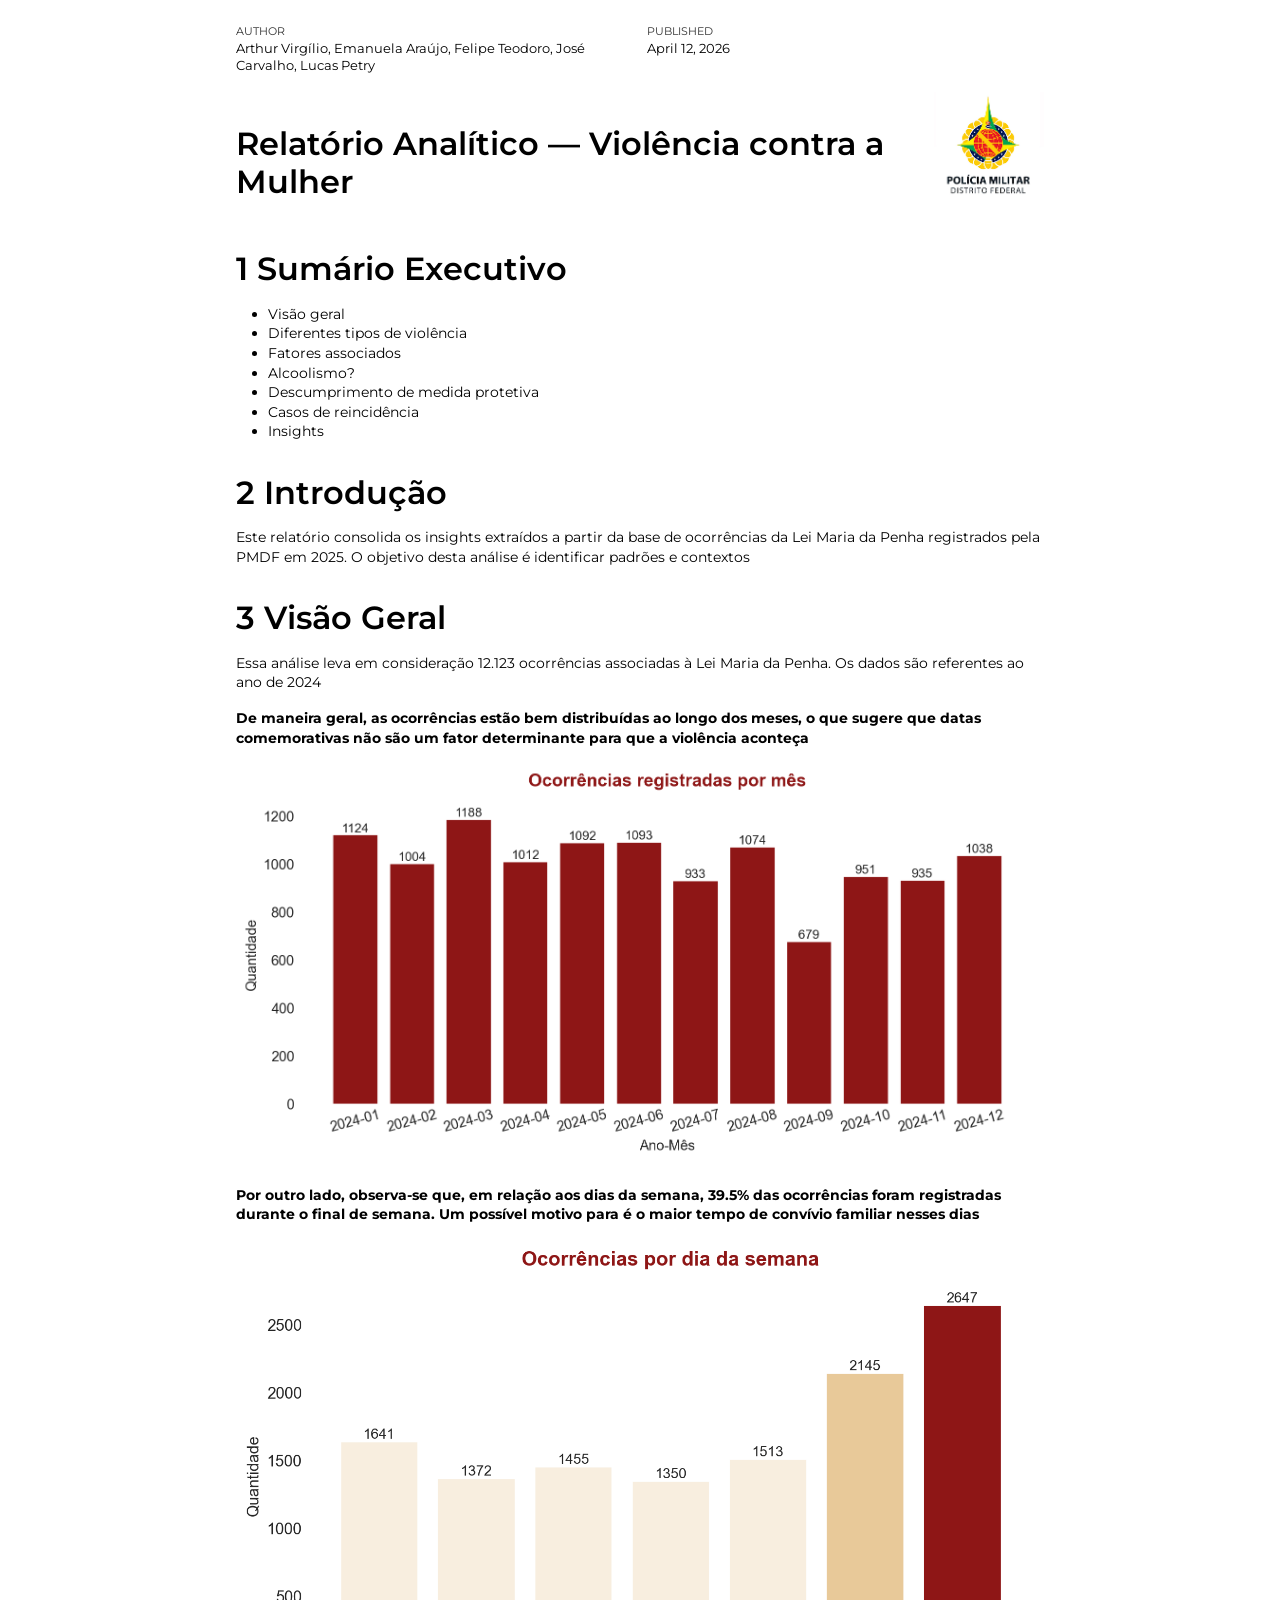
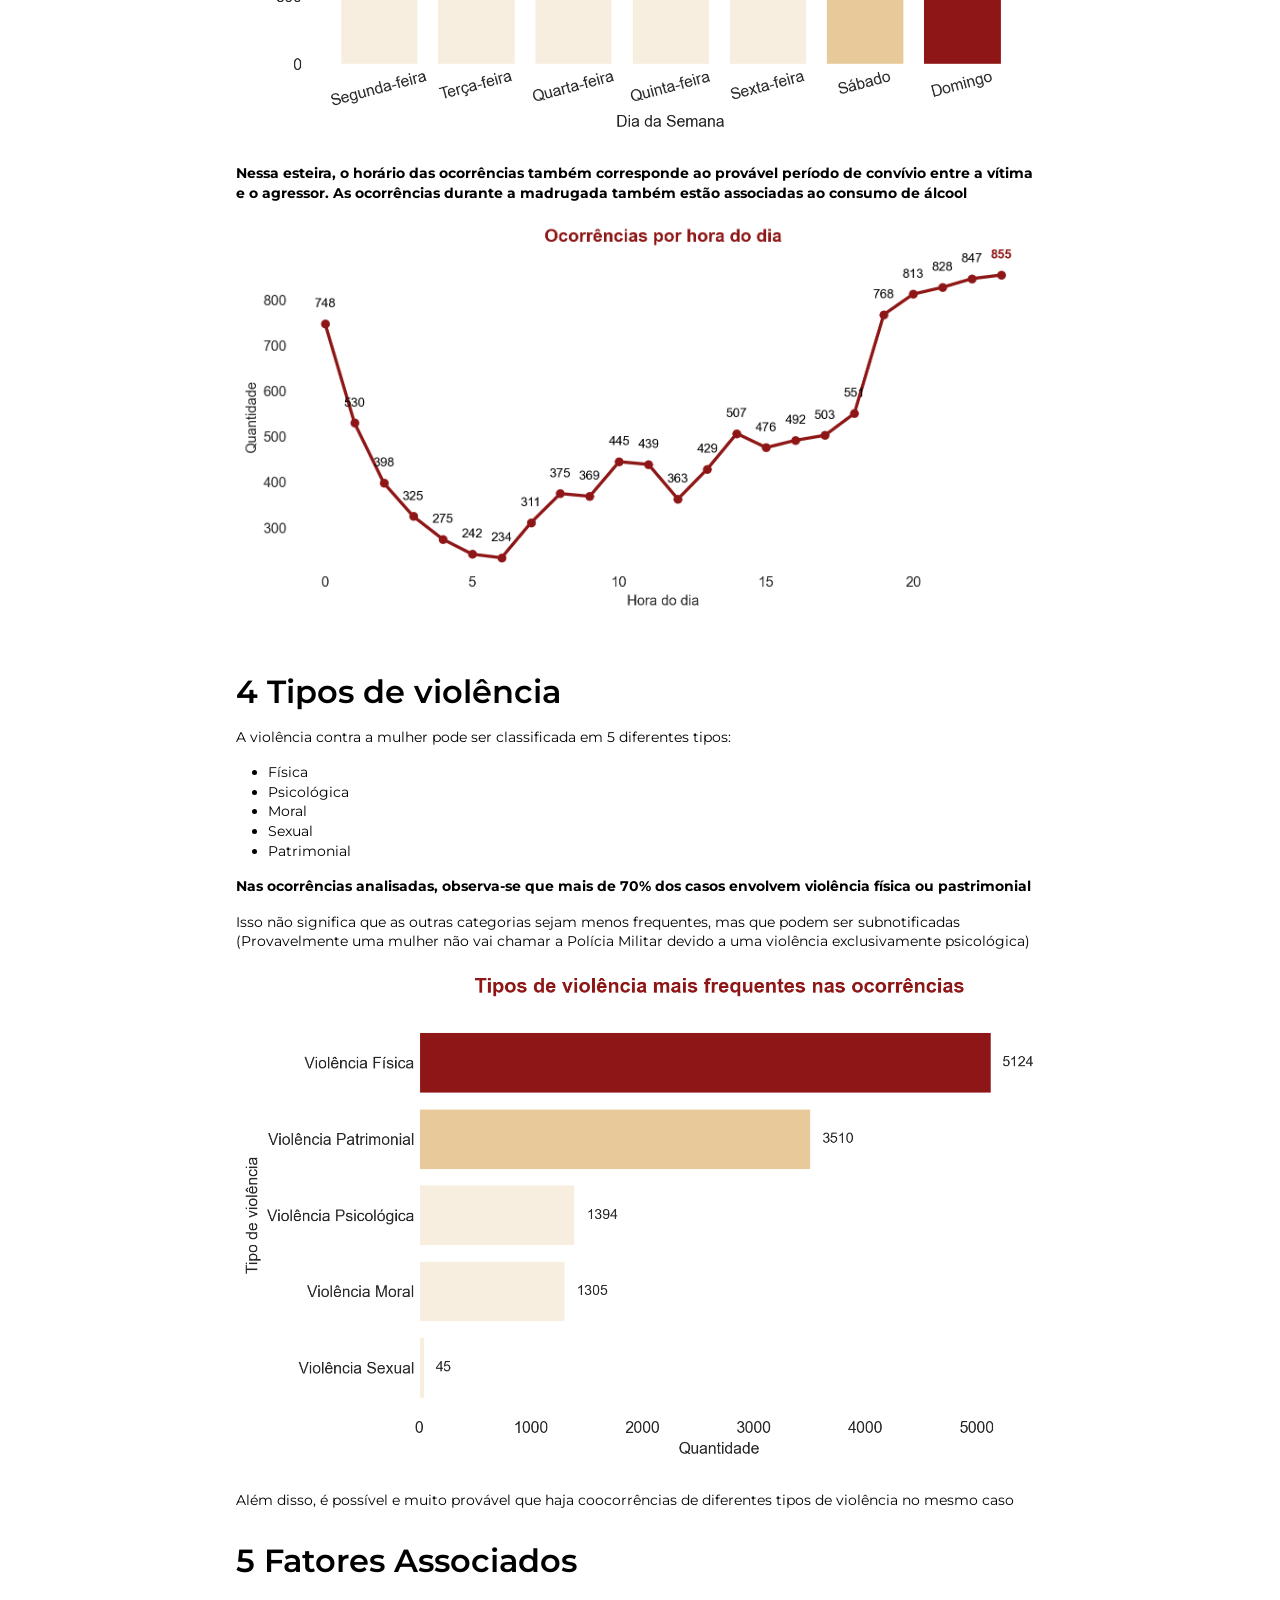
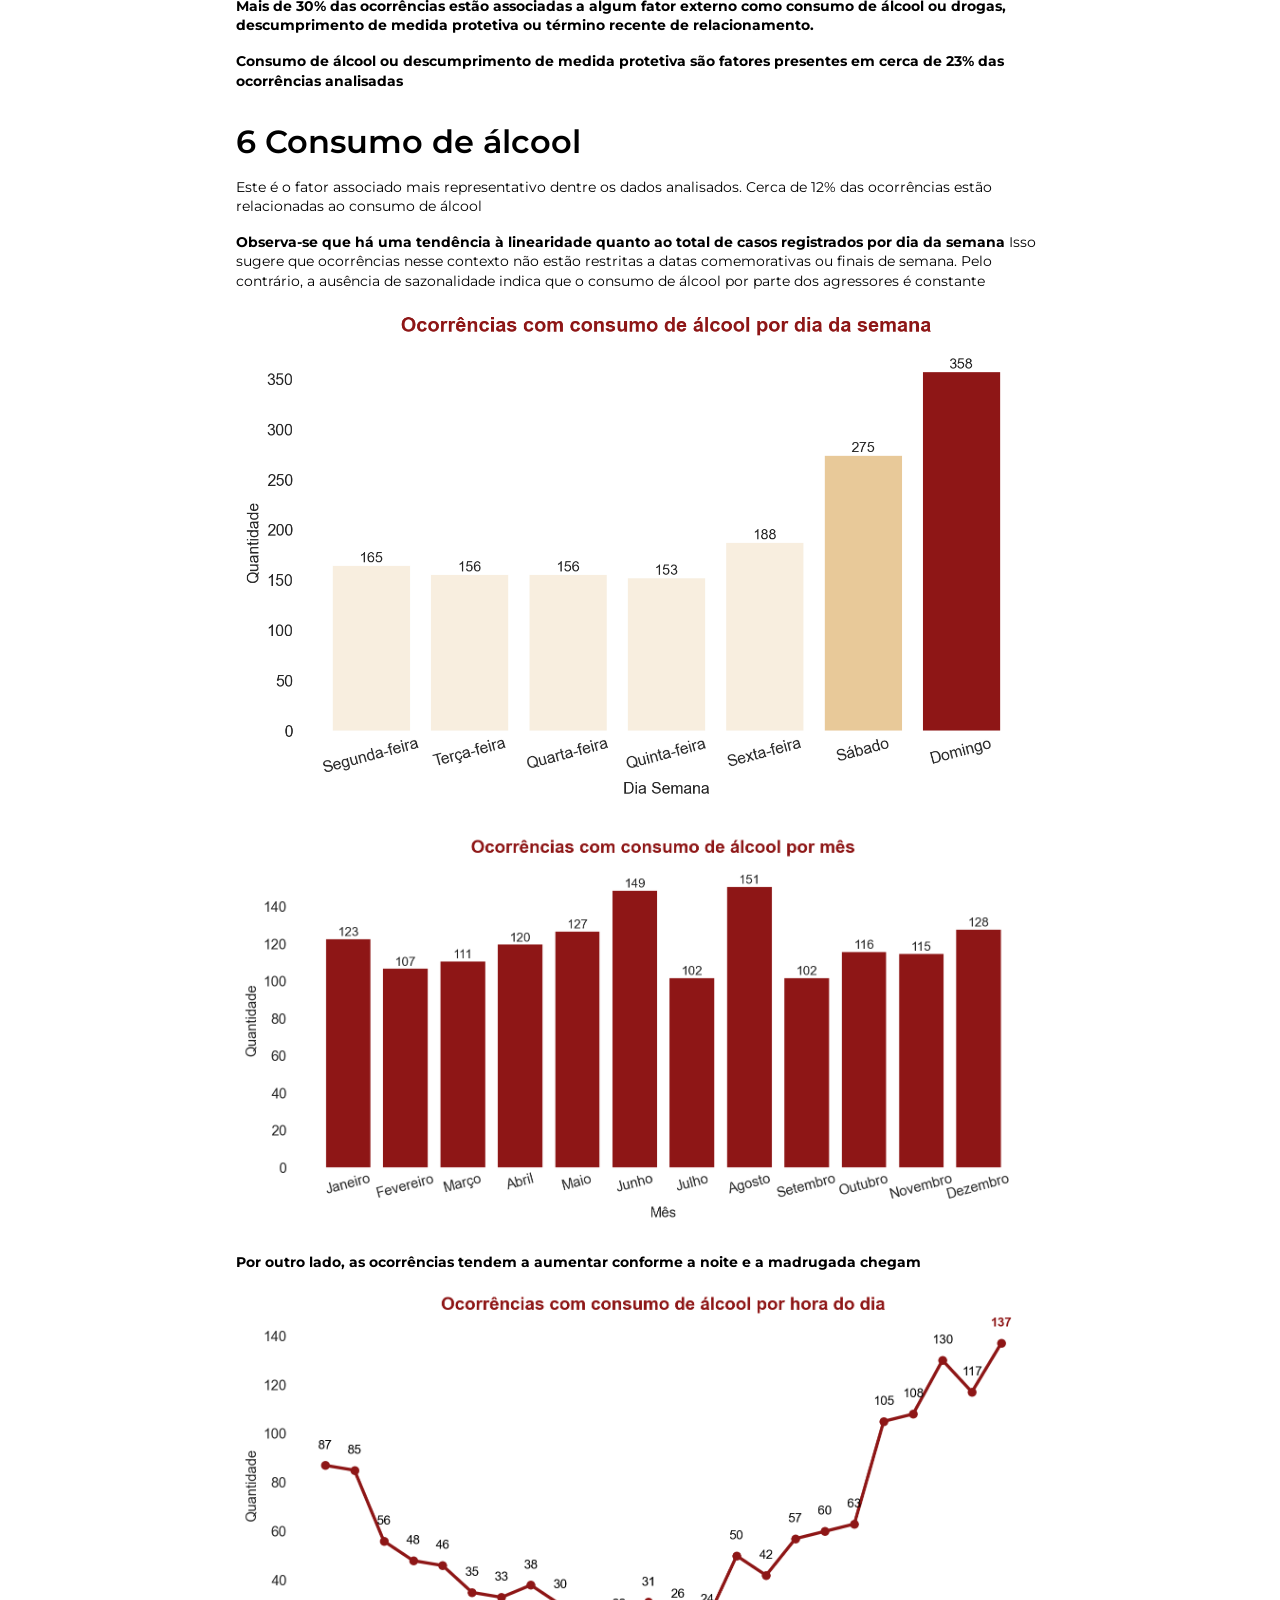
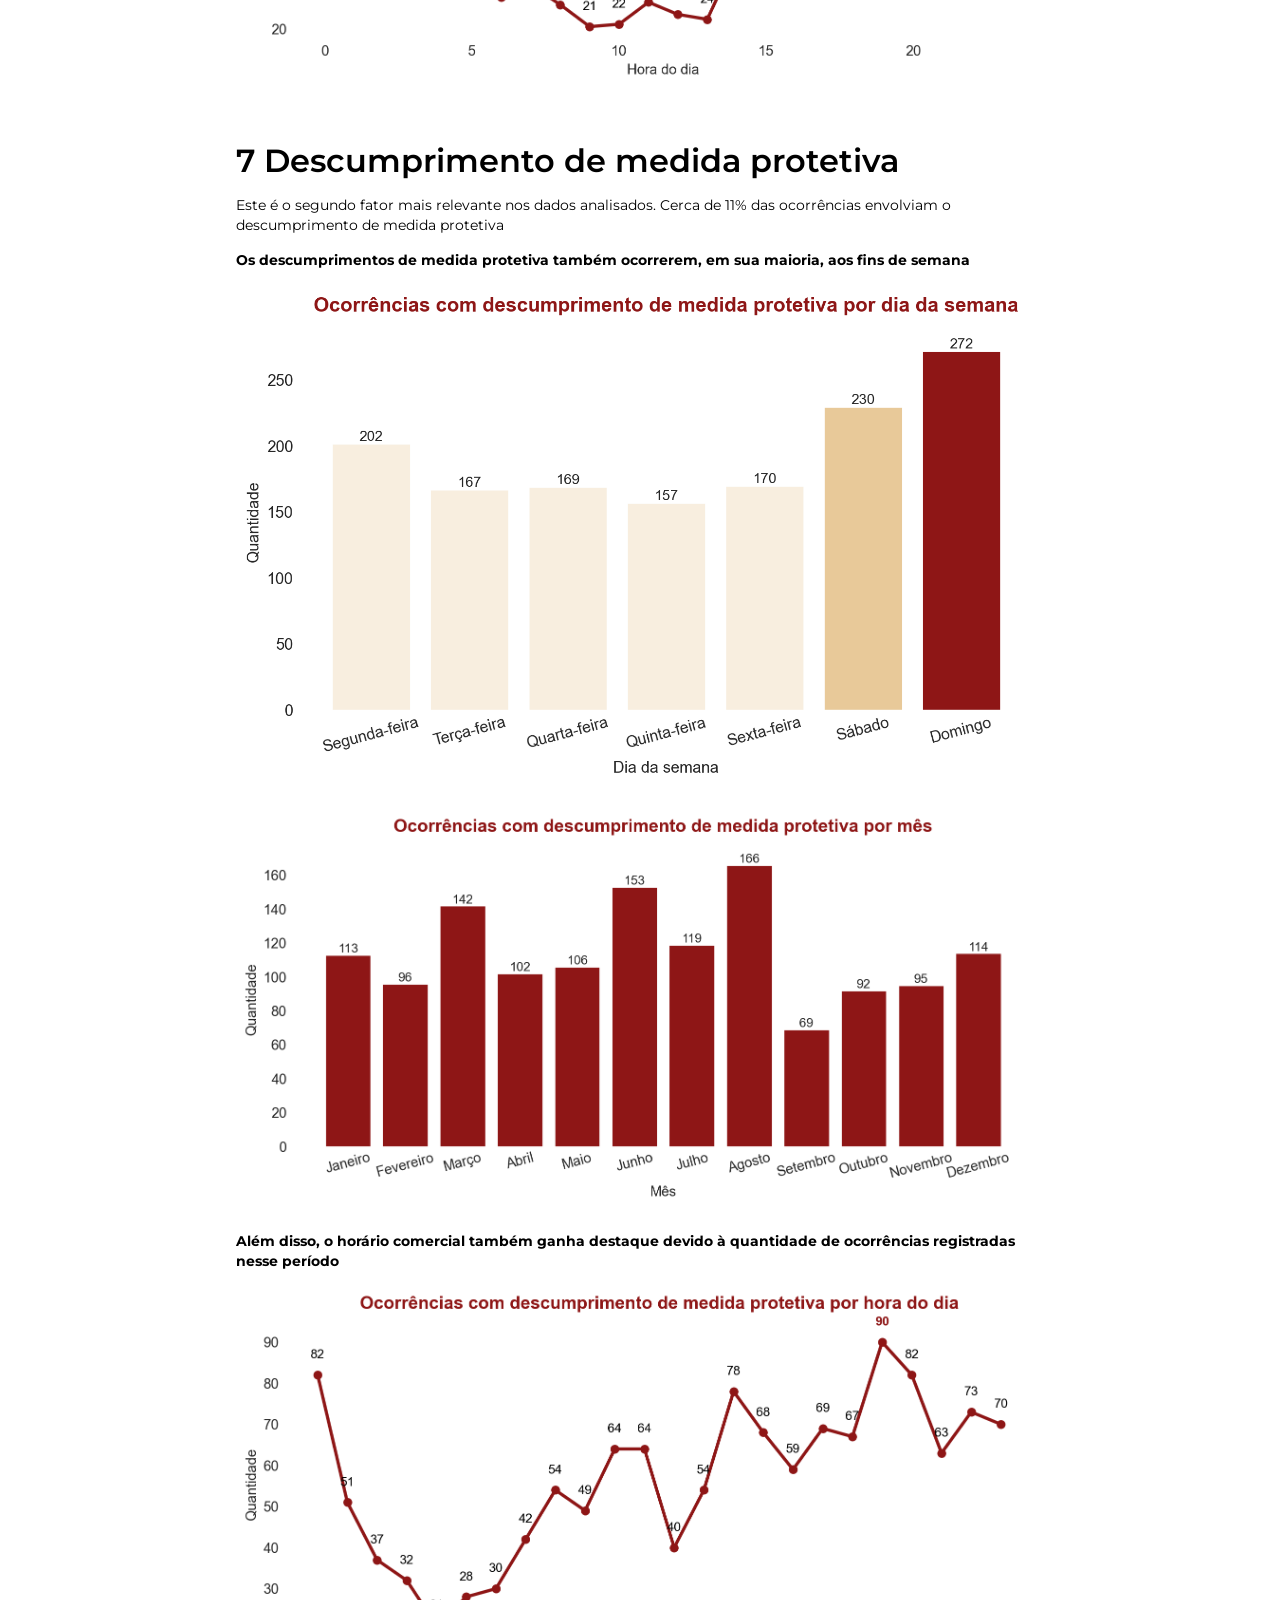
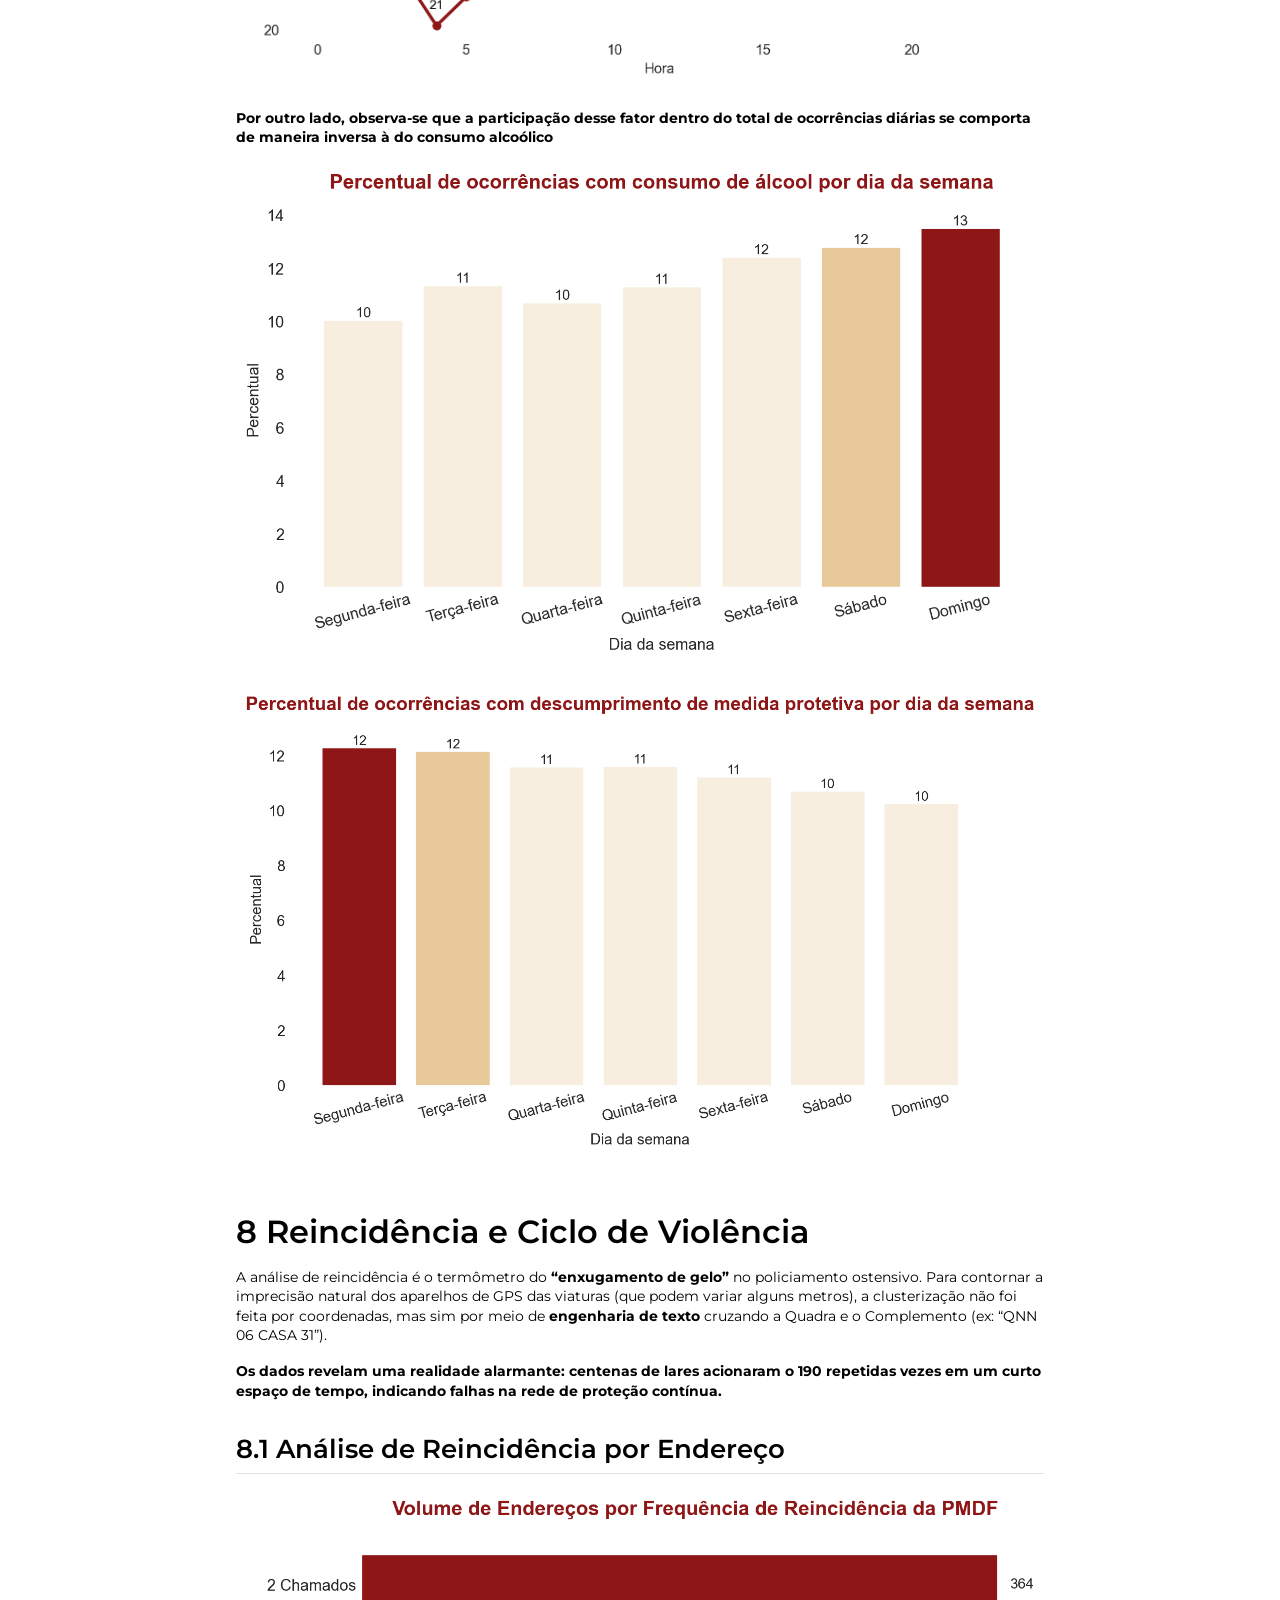
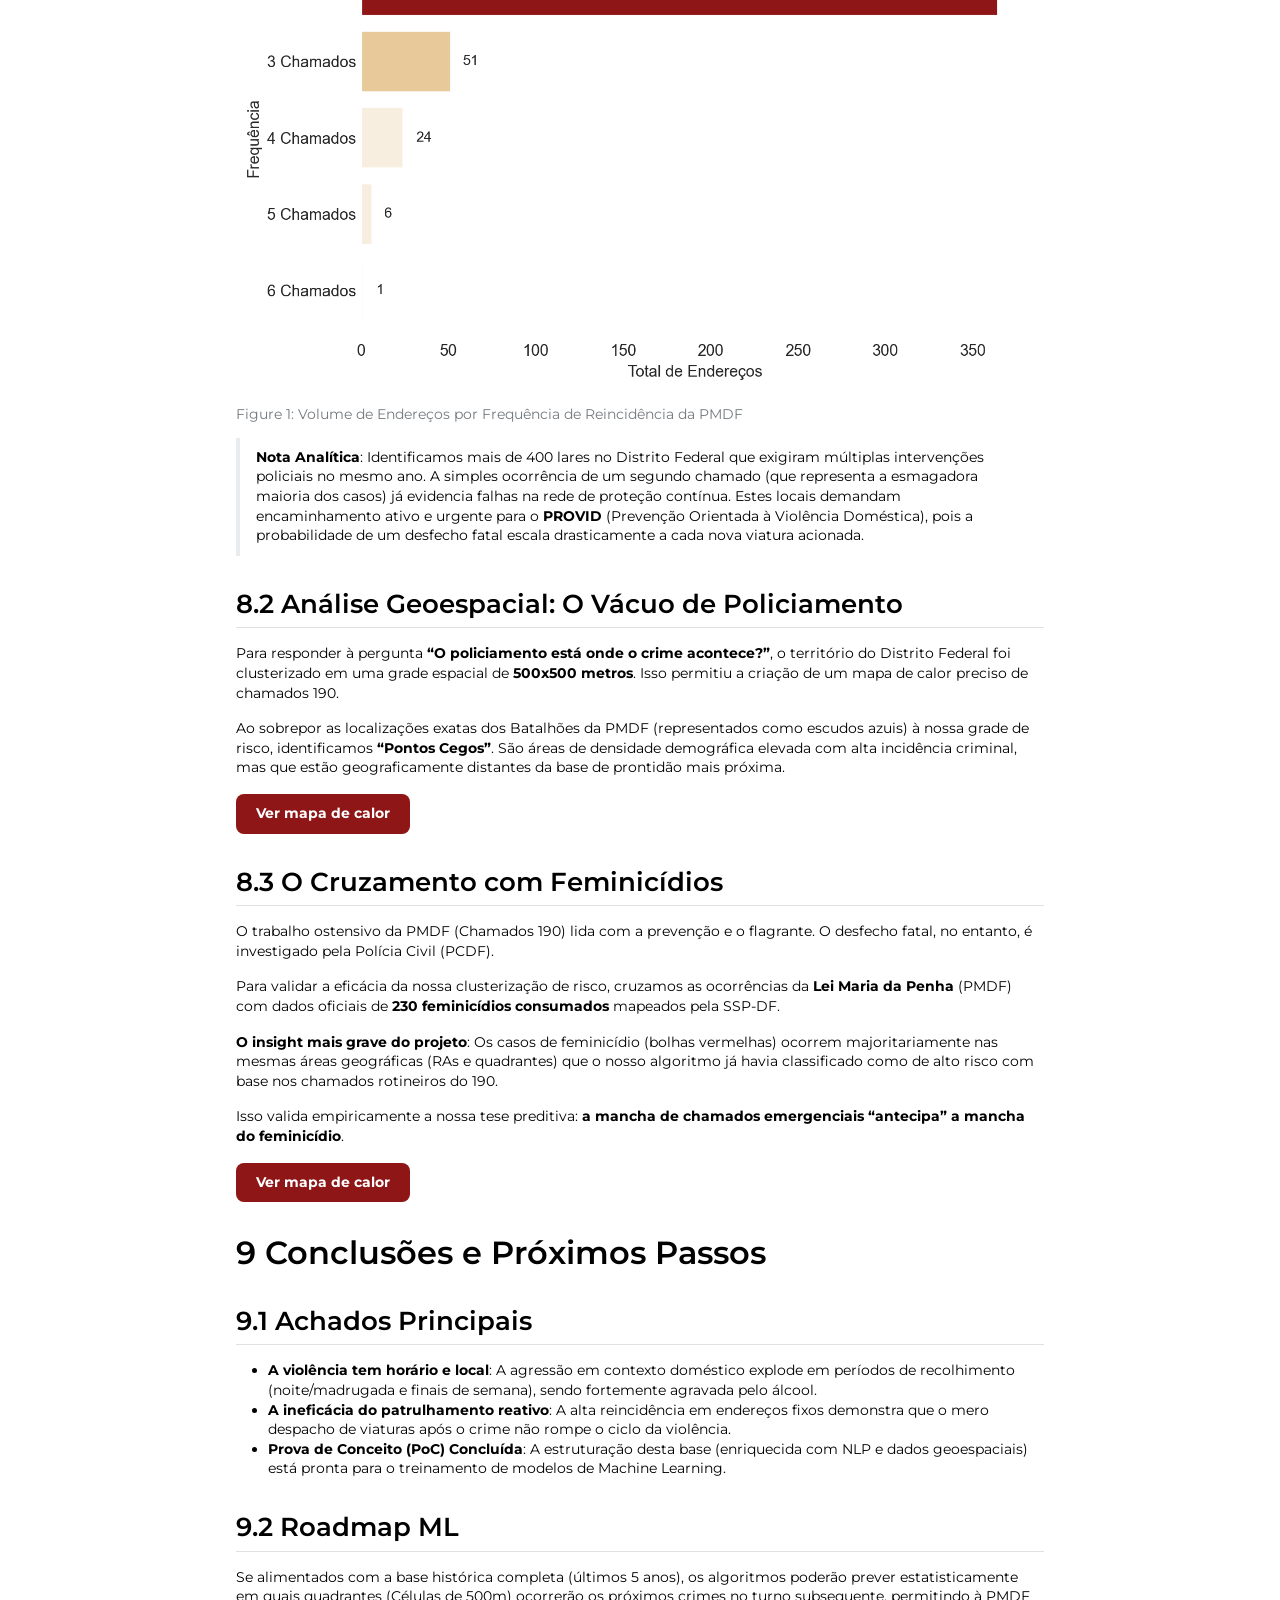
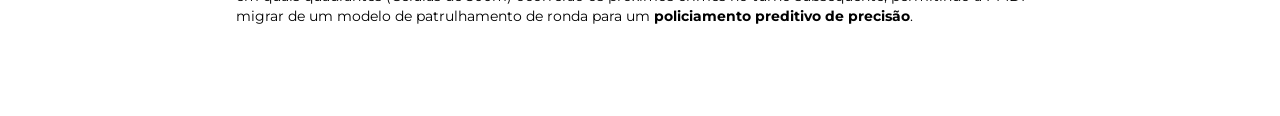
==== index.html @ 6fec2c04 "estrutura para o relatorio no git hub pages" ====
<!DOCTYPE html>
<html xmlns="http://www.w3.org/1999/xhtml" lang="en" xml:lang="en"><head>

<meta charset="utf-8">
<meta name="generator" content="quarto-1.8.25">

<meta name="viewport" content="width=device-width, initial-scale=1.0, user-scalable=yes">

<meta name="author" content="Arthur Virgílio, Emanuela Araújo, Felipe Teodoro, José Carvalho, Lucas Petry">
<meta name="dcterms.date" content="2026-04-12">

<title>Relatório Analítico - Violência contra a Mulher</title>
<style>
code{white-space: pre-wrap;}
span.smallcaps{font-variant: small-caps;}
div.columns{display: flex; gap: min(4vw, 1.5em);}
div.column{flex: auto; overflow-x: auto;}
div.hanging-indent{margin-left: 1.5em; text-indent: -1.5em;}
ul.task-list{list-style: none;}
ul.task-list li input[type="checkbox"] {
  width: 0.8em;
  margin: 0 0.8em 0.2em -1em; /* quarto-specific, see https://github.com/quarto-dev/quarto-cli/issues/4556 */ 
  vertical-align: middle;
}
</style>


<script src="Relatorio Analitico_files/libs/clipboard/clipboard.min.js"></script>
<script src="Relatorio Analitico_files/libs/quarto-html/quarto.js" type="module"></script>
<script src="Relatorio Analitico_files/libs/quarto-html/tabsets/tabsets.js" type="module"></script>
<script src="Relatorio Analitico_files/libs/quarto-html/axe/axe-check.js" type="module"></script>
<script src="Relatorio Analitico_files/libs/quarto-html/popper.min.js"></script>
<script src="Relatorio Analitico_files/libs/quarto-html/tippy.umd.min.js"></script>
<script src="Relatorio Analitico_files/libs/quarto-html/anchor.min.js"></script>
<link href="Relatorio Analitico_files/libs/quarto-html/tippy.css" rel="stylesheet">
<link href="Relatorio Analitico_files/libs/quarto-html/quarto-syntax-highlighting-7b89279ff1a6dce999919e0e67d4d9ec.css" rel="stylesheet" id="quarto-text-highlighting-styles">
<script src="Relatorio Analitico_files/libs/bootstrap/bootstrap.min.js"></script>
<link href="Relatorio Analitico_files/libs/bootstrap/bootstrap-icons.css" rel="stylesheet">
<link href="Relatorio Analitico_files/libs/bootstrap/bootstrap-0c537e0eb43e22273ae77451c1180013.min.css" rel="stylesheet" append-hash="true" id="quarto-bootstrap" data-mode="light">
<link href="https://fonts.googleapis.com/css2?family=Montserrat:wght@300;400;600;700&amp;display=swap" rel="stylesheet">


<link rel="stylesheet" href="style.css">
</head>

<body class="fullcontent quarto-light">

<div id="quarto-content" class="page-columns page-rows-contents page-layout-article">

<main class="content" id="quarto-document-content">

<header id="title-block-header" class="quarto-title-block default">
<div class="quarto-title">
<h1 class="title">Relatório Analítico - Violência contra a Mulher</h1>
</div>



<div class="quarto-title-meta">

    <div>
    <div class="quarto-title-meta-heading">Author</div>
    <div class="quarto-title-meta-contents">
             <p>Arthur Virgílio, Emanuela Araújo, Felipe Teodoro, José Carvalho, Lucas Petry </p>
          </div>
  </div>
    
    <div>
    <div class="quarto-title-meta-heading">Published</div>
    <div class="quarto-title-meta-contents">
      <p class="date">April 12, 2026</p>
    </div>
  </div>
  
    
  </div>
  


</header>


<div class="header-custom">
<h1>
Relatório Analítico — Violência contra a Mulher
</h1>
<p><img src="img_maps/pmdf.png" alt="Logo"></p>
</div>
<section id="sumário-executivo" class="level1" data-number="1">
<h1 data-number="1"><span class="header-section-number">1</span> Sumário Executivo</h1>
<ul>
<li>Visão geral</li>
<li>Diferentes tipos de violência</li>
<li>Fatores associados</li>
<li>Alcoolismo?</li>
<li>Descumprimento de medida protetiva</li>
<li>Casos de reincidência</li>
<li>Insights</li>
</ul>
</section>
<section id="introdução" class="level1" data-number="2">
<h1 data-number="2"><span class="header-section-number">2</span> Introdução</h1>
<p>Este relatório consolida os insights extraídos a partir da base de ocorrências da Lei Maria da Penha registrados pela PMDF em 2025. O objetivo desta análise é identificar padrões e contextos</p>
</section>
<section id="visão-geral" class="level1" data-number="3">
<h1 data-number="3"><span class="header-section-number">3</span> Visão Geral</h1>
<p>Essa análise leva em consideração 12.123 ocorrências associadas à Lei Maria da Penha. Os dados são referentes ao ano de 2024</p>
<p><strong>De maneira geral, as ocorrências estão bem distribuídas ao longo dos meses, o que sugere que datas comemorativas não são um fator determinante para que a violência aconteça</strong></p>
<div id="691a2c8c" class="cell" data-execution_count="2">
<div class="cell-output cell-output-display">
<div>
<figure class="figure">
<p><img src="Relatorio%20Analitico_files/figure-html/cell-3-output-1.png" width="852" height="419" class="figure-img"></p>
</figure>
</div>
</div>
</div>
<p><strong>Por outro lado, observa-se que, em relação aos dias da semana, 39.5% das ocorrências foram registradas durante o final de semana. Um possível motivo para é o maior tempo de convívio familiar nesses dias</strong></p>
<div id="6684db94" class="cell" data-execution_count="3">
<div class="cell-output cell-output-display">
<div>
<figure class="figure">
<p><img src="Relatorio%20Analitico_files/figure-html/cell-4-output-1.png" width="756" height="467" class="figure-img"></p>
</figure>
</div>
</div>
</div>
<p><strong>Nessa esteira, o horário das ocorrências também corresponde ao provável período de convívio entre a vítima e o agressor. As ocorrências durante a madrugada também estão associadas ao consumo de álcool</strong></p>
<div id="f6cf4dbd" class="cell" data-execution_count="4">
<div class="cell-output cell-output-display">
<div>
<figure class="figure">
<p><img src="Relatorio%20Analitico_files/figure-html/cell-5-output-1.png" width="852" height="419" class="figure-img"></p>
</figure>
</div>
</div>
</div>
</section>
<section id="tipos-de-violência" class="level1" data-number="4">
<h1 data-number="4"><span class="header-section-number">4</span> Tipos de violência</h1>
<p>A violência contra a mulher pode ser classificada em 5 diferentes tipos:</p>
<ul>
<li>Física</li>
<li>Psicológica</li>
<li>Moral</li>
<li>Sexual</li>
<li>Patrimonial</li>
</ul>
<p><strong>Nas ocorrências analisadas, observa-se que mais de 70% dos casos envolvem violência física ou pastrimonial</strong></p>
<p>Isso não significa que as outras categorias sejam menos frequentes, mas que podem ser subnotificadas (Provavelmente uma mulher não vai chamar a Polícia Militar devido a uma violência exclusivamente psicológica)</p>
<div id="5dd94260" class="cell" data-execution_count="5">
<div class="cell-output cell-output-display">
<div>
<figure class="figure">
<p><img src="Relatorio%20Analitico_files/figure-html/cell-6-output-1.png" width="757" height="467" class="figure-img"></p>
</figure>
</div>
</div>
</div>
<p>Além disso, é possível e muito provável que haja coocorrências de diferentes tipos de violência no mesmo caso</p>
</section>
<section id="fatores-associados" class="level1" data-number="5">
<h1 data-number="5"><span class="header-section-number">5</span> Fatores Associados</h1>
<p><strong>Mais de 30% das ocorrências estão associadas a algum fator externo como consumo de álcool ou drogas, descumprimento de medida protetiva ou término recente de relacionamento.</strong></p>
<p><strong>Consumo de álcool ou descumprimento de medida protetiva são fatores presentes em cerca de 23% das ocorrências analisadas</strong></p>
</section>
<section id="consumo-de-álcool" class="level1" data-number="6">
<h1 data-number="6"><span class="header-section-number">6</span> Consumo de álcool</h1>
<p>Este é o fator associado mais representativo dentre os dados analisados. Cerca de 12% das ocorrências estão relacionadas ao consumo de álcool</p>
<p><strong>Observa-se que há uma tendência à linearidade quanto ao total de casos registrados por dia da semana</strong> Isso sugere que ocorrências nesse contexto não estão restritas a datas comemorativas ou finais de semana. Pelo contrário, a ausência de sazonalidade indica que o consumo de álcool por parte dos agressores é constante</p>
<div id="d868002e" class="cell" data-execution_count="7">
<div class="cell-output cell-output-display">
<div>
<figure class="figure">
<p><img src="Relatorio%20Analitico_files/figure-html/cell-8-output-1.png" width="756" height="467" class="figure-img"></p>
</figure>
</div>
</div>
<div class="cell-output cell-output-display">
<div>
<figure class="figure">
<p><img src="Relatorio%20Analitico_files/figure-html/cell-8-output-2.png" width="852" height="419" class="figure-img"></p>
</figure>
</div>
</div>
</div>
<p><strong>Por outro lado, as ocorrências tendem a aumentar conforme a noite e a madrugada chegam</strong></p>
<div id="424726be" class="cell" data-execution_count="8">
<div class="cell-output cell-output-display">
<div>
<figure class="figure">
<p><img src="Relatorio%20Analitico_files/figure-html/cell-9-output-1.png" width="852" height="419" class="figure-img"></p>
</figure>
</div>
</div>
</div>
</section>
<section id="descumprimento-de-medida-protetiva" class="level1" data-number="7">
<h1 data-number="7"><span class="header-section-number">7</span> Descumprimento de medida protetiva</h1>
<p>Este é o segundo fator mais relevante nos dados analisados. Cerca de 11% das ocorrências envolviam o descumprimento de medida protetiva</p>
<p><strong>Os descumprimentos de medida protetiva também ocorrerem, em sua maioria, aos fins de semana</strong></p>
<div id="ab207324" class="cell" data-execution_count="9">
<div class="cell-output cell-output-display">
<div>
<figure class="figure">
<p><img src="Relatorio%20Analitico_files/figure-html/cell-10-output-1.png" width="756" height="467" class="figure-img"></p>
</figure>
</div>
</div>
<div class="cell-output cell-output-display">
<div>
<figure class="figure">
<p><img src="Relatorio%20Analitico_files/figure-html/cell-10-output-2.png" width="852" height="419" class="figure-img"></p>
</figure>
</div>
</div>
</div>
<p><strong>Além disso, o horário comercial também ganha destaque devido à quantidade de ocorrências registradas nesse período</strong></p>
<div id="ed315344" class="cell" data-execution_count="10">
<div class="cell-output cell-output-display">
<div>
<figure class="figure">
<p><img src="Relatorio%20Analitico_files/figure-html/cell-11-output-1.png" width="852" height="419" class="figure-img"></p>
</figure>
</div>
</div>
</div>
<p><strong>Por outro lado, observa-se que a participação desse fator dentro do total de ocorrências diárias se comporta de maneira inversa à do consumo alcoólico</strong></p>
<div id="4eb53378" class="cell" data-execution_count="11">
<div class="cell-output cell-output-display">
<div>
<figure class="figure">
<p><img src="Relatorio%20Analitico_files/figure-html/cell-12-output-1.png" width="756" height="467" class="figure-img"></p>
</figure>
</div>
</div>
<div class="cell-output cell-output-display">
<div>
<figure class="figure">
<p><img src="Relatorio%20Analitico_files/figure-html/cell-12-output-2.png" width="803" height="467" class="figure-img"></p>
</figure>
</div>
</div>
</div>
</section>
<section id="reincidência-e-ciclo-de-violência" class="level1" data-number="8">
<h1 data-number="8"><span class="header-section-number">8</span> Reincidência e Ciclo de Violência</h1>
<p>A análise de reincidência é o termômetro do <strong>“enxugamento de gelo”</strong> no policiamento ostensivo. Para contornar a imprecisão natural dos aparelhos de GPS das viaturas (que podem variar alguns metros), a clusterização não foi feita por coordenadas, mas sim por meio de <strong>engenharia de texto</strong> cruzando a Quadra e o Complemento (ex: “QNN 06 CASA 31”).</p>
<p><strong>Os dados revelam uma realidade alarmante: centenas de lares acionaram o 190 repetidas vezes em um curto espaço de tempo, indicando falhas na rede de proteção contínua.</strong></p>
<section id="análise-de-reincidência-por-endereço" class="level2" data-number="8.1">
<h2 data-number="8.1" class="anchored" data-anchor-id="análise-de-reincidência-por-endereço"><span class="header-section-number">8.1</span> Análise de Reincidência por Endereço</h2>
<div id="cell-fig-reincidencia" class="cell" data-execution_count="12">
<div class="cell-output cell-output-display">
<div id="fig-reincidencia" class="quarto-float quarto-figure quarto-figure-center anchored" data-fig-align="center">
<figure class="quarto-float quarto-float-fig figure">
<div aria-describedby="fig-reincidencia-caption-0ceaefa1-69ba-4598-a22c-09a6ac19f8ca">
<img src="Relatorio%20Analitico_files/figure-html/fig-reincidencia-output-1.png" class="quarto-figure quarto-figure-center figure-img" width="755" height="467">
</div>
<figcaption class="quarto-float-caption-bottom quarto-float-caption quarto-float-fig" id="fig-reincidencia-caption-0ceaefa1-69ba-4598-a22c-09a6ac19f8ca">
Figure&nbsp;1: Volume de Endereços por Frequência de Reincidência da PMDF
</figcaption>
</figure>
</div>
</div>
</div>
<blockquote class="blockquote">
<p><strong>Nota Analítica</strong>: Identificamos mais de 400 lares no Distrito Federal que exigiram múltiplas intervenções policiais no mesmo ano. A simples ocorrência de um segundo chamado (que representa a esmagadora maioria dos casos) já evidencia falhas na rede de proteção contínua. Estes locais demandam encaminhamento ativo e urgente para o <strong>PROVID</strong> (Prevenção Orientada à Violência Doméstica), pois a probabilidade de um desfecho fatal escala drasticamente a cada nova viatura acionada.</p>
</blockquote>
</section>
<section id="análise-geoespacial-o-vácuo-de-policiamento" class="level2" data-number="8.2">
<h2 data-number="8.2" class="anchored" data-anchor-id="análise-geoespacial-o-vácuo-de-policiamento"><span class="header-section-number">8.2</span> Análise Geoespacial: O Vácuo de Policiamento</h2>
<p>Para responder à pergunta <strong>“O policiamento está onde o crime acontece?”</strong>, o território do Distrito Federal foi clusterizado em uma grade espacial de <strong>500x500 metros</strong>. Isso permitiu a criação de um mapa de calor preciso de chamados 190.</p>
<p>Ao sobrepor as localizações exatas dos Batalhões da PMDF (representados como escudos azuis) à nossa grade de risco, identificamos <strong>“Pontos Cegos”</strong>. São áreas de densidade demográfica elevada com alta incidência criminal, mas que estão geograficamente distantes da base de prontidão mais próxima.</p>
<p><a href="img_maps/mapa_1_batalhoes.html" class="botao-mapa" target="_blank">Ver mapa de calor</a></p>
</section>
<section id="o-cruzamento-com-feminicídios" class="level2" data-number="8.3">
<h2 data-number="8.3" class="anchored" data-anchor-id="o-cruzamento-com-feminicídios"><span class="header-section-number">8.3</span> O Cruzamento com Feminicídios</h2>
<p>O trabalho ostensivo da PMDF (Chamados 190) lida com a prevenção e o flagrante. O desfecho fatal, no entanto, é investigado pela Polícia Civil (PCDF).</p>
<p>Para validar a eficácia da nossa clusterização de risco, cruzamos as ocorrências da <strong>Lei Maria da Penha</strong> (PMDF) com dados oficiais de <strong>230 feminicídios consumados</strong> mapeados pela SSP-DF.</p>
<p><strong>O insight mais grave do projeto</strong>: Os casos de feminicídio (bolhas vermelhas) ocorrem majoritariamente nas mesmas áreas geográficas (RAs e quadrantes) que o nosso algoritmo já havia classificado como de alto risco com base nos chamados rotineiros do 190.</p>
<p>Isso valida empiricamente a nossa tese preditiva: <strong>a mancha de chamados emergenciais “antecipa” a mancha do feminicídio</strong>.</p>
<p><a href="img_maps/mapa_crime_vs_batalhoes.html" class="botao-mapa" target="_blank">Ver mapa de calor</a></p>
</section>
</section>
<section id="conclusões-e-próximos-passos" class="level1" data-number="9">
<h1 data-number="9"><span class="header-section-number">9</span> Conclusões e Próximos Passos</h1>
<section id="achados-principais" class="level2" data-number="9.1">
<h2 data-number="9.1" class="anchored" data-anchor-id="achados-principais"><span class="header-section-number">9.1</span> Achados Principais</h2>
<ul>
<li><strong>A violência tem horário e local</strong>: A agressão em contexto doméstico explode em períodos de recolhimento (noite/madrugada e finais de semana), sendo fortemente agravada pelo álcool.</li>
<li><strong>A ineficácia do patrulhamento reativo</strong>: A alta reincidência em endereços fixos demonstra que o mero despacho de viaturas após o crime não rompe o ciclo da violência.</li>
<li><strong>Prova de Conceito (PoC) Concluída</strong>: A estruturação desta base (enriquecida com NLP e dados geoespaciais) está pronta para o treinamento de modelos de Machine Learning.</li>
</ul>
</section>
<section id="roadmap-ml" class="level2" data-number="9.2">
<h2 data-number="9.2" class="anchored" data-anchor-id="roadmap-ml"><span class="header-section-number">9.2</span> Roadmap ML</h2>
<p>Se alimentados com a base histórica completa (últimos 5 anos), os algoritmos poderão prever estatisticamente em quais quadrantes (Células de 500m) ocorrerão os próximos crimes no turno subsequente, permitindo à PMDF migrar de um modelo de patrulhamento de ronda para um <strong>policiamento preditivo de precisão</strong>.</p>
</section>
</section>

</main>
<!-- /main column -->
<script id="quarto-html-after-body" type="application/javascript">
  window.document.addEventListener("DOMContentLoaded", function (event) {
    const icon = "";
    const anchorJS = new window.AnchorJS();
    anchorJS.options = {
      placement: 'right',
      icon: icon
    };
    anchorJS.add('.anchored');
    const isCodeAnnotation = (el) => {
      for (const clz of el.classList) {
        if (clz.startsWith('code-annotation-')) {                     
          return true;
        }
      }
      return false;
    }
    const onCopySuccess = function(e) {
      // button target
      const button = e.trigger;
      // don't keep focus
      button.blur();
      // flash "checked"
      button.classList.add('code-copy-button-checked');
      var currentTitle = button.getAttribute("title");
      button.setAttribute("title", "Copied!");
      let tooltip;
      if (window.bootstrap) {
        button.setAttribute("data-bs-toggle", "tooltip");
        button.setAttribute("data-bs-placement", "left");
        button.setAttribute("data-bs-title", "Copied!");
        tooltip = new bootstrap.Tooltip(button, 
          { trigger: "manual", 
            customClass: "code-copy-button-tooltip",
            offset: [0, -8]});
        tooltip.show();    
      }
      setTimeout(function() {
        if (tooltip) {
          tooltip.hide();
          button.removeAttribute("data-bs-title");
          button.removeAttribute("data-bs-toggle");
          button.removeAttribute("data-bs-placement");
        }
        button.setAttribute("title", currentTitle);
        button.classList.remove('code-copy-button-checked');
      }, 1000);
      // clear code selection
      e.clearSelection();
    }
    const getTextToCopy = function(trigger) {
      const outerScaffold = trigger.parentElement.cloneNode(true);
      const codeEl = outerScaffold.querySelector('code');
      for (const childEl of codeEl.children) {
        if (isCodeAnnotation(childEl)) {
          childEl.remove();
        }
      }
      return codeEl.innerText;
    }
    const clipboard = new window.ClipboardJS('.code-copy-button:not([data-in-quarto-modal])', {
      text: getTextToCopy
    });
    clipboard.on('success', onCopySuccess);
    if (window.document.getElementById('quarto-embedded-source-code-modal')) {
      const clipboardModal = new window.ClipboardJS('.code-copy-button[data-in-quarto-modal]', {
        text: getTextToCopy,
        container: window.document.getElementById('quarto-embedded-source-code-modal')
      });
      clipboardModal.on('success', onCopySuccess);
    }
      var localhostRegex = new RegExp(/^(?:http|https):\/\/localhost\:?[0-9]*\//);
      var mailtoRegex = new RegExp(/^mailto:/);
        var filterRegex = new RegExp('/' + window.location.host + '/');
      var isInternal = (href) => {
          return filterRegex.test(href) || localhostRegex.test(href) || mailtoRegex.test(href);
      }
      // Inspect non-navigation links and adorn them if external
     var links = window.document.querySelectorAll('a[href]:not(.nav-link):not(.navbar-brand):not(.toc-action):not(.sidebar-link):not(.sidebar-item-toggle):not(.pagination-link):not(.no-external):not([aria-hidden]):not(.dropdown-item):not(.quarto-navigation-tool):not(.about-link)');
      for (var i=0; i<links.length; i++) {
        const link = links[i];
        if (!isInternal(link.href)) {
          // undo the damage that might have been done by quarto-nav.js in the case of
          // links that we want to consider external
          if (link.dataset.originalHref !== undefined) {
            link.href = link.dataset.originalHref;
          }
        }
      }
    function tippyHover(el, contentFn, onTriggerFn, onUntriggerFn) {
      const config = {
        allowHTML: true,
        maxWidth: 500,
        delay: 100,
        arrow: false,
        appendTo: function(el) {
            return el.parentElement;
        },
        interactive: true,
        interactiveBorder: 10,
        theme: 'quarto',
        placement: 'bottom-start',
      };
      if (contentFn) {
        config.content = contentFn;
      }
      if (onTriggerFn) {
        config.onTrigger = onTriggerFn;
      }
      if (onUntriggerFn) {
        config.onUntrigger = onUntriggerFn;
      }
      window.tippy(el, config); 
    }
    const noterefs = window.document.querySelectorAll('a[role="doc-noteref"]');
    for (var i=0; i<noterefs.length; i++) {
      const ref = noterefs[i];
      tippyHover(ref, function() {
        // use id or data attribute instead here
        let href = ref.getAttribute('data-footnote-href') || ref.getAttribute('href');
        try { href = new URL(href).hash; } catch {}
        const id = href.replace(/^#\/?/, "");
        const note = window.document.getElementById(id);
        if (note) {
          return note.innerHTML;
        } else {
          return "";
        }
      });
    }
    const xrefs = window.document.querySelectorAll('a.quarto-xref');
    const processXRef = (id, note) => {
      // Strip column container classes
      const stripColumnClz = (el) => {
        el.classList.remove("page-full", "page-columns");
        if (el.children) {
          for (const child of el.children) {
            stripColumnClz(child);
          }
        }
      }
      stripColumnClz(note)
      if (id === null || id.startsWith('sec-')) {
        // Special case sections, only their first couple elements
        const container = document.createElement("div");
        if (note.children && note.children.length > 2) {
          container.appendChild(note.children[0].cloneNode(true));
          for (let i = 1; i < note.children.length; i++) {
            const child = note.children[i];
            if (child.tagName === "P" && child.innerText === "") {
              continue;
            } else {
              container.appendChild(child.cloneNode(true));
              break;
            }
          }
          if (window.Quarto?.typesetMath) {
            window.Quarto.typesetMath(container);
          }
          return container.innerHTML
        } else {
          if (window.Quarto?.typesetMath) {
            window.Quarto.typesetMath(note);
          }
          return note.innerHTML;
        }
      } else {
        // Remove any anchor links if they are present
        const anchorLink = note.querySelector('a.anchorjs-link');
        if (anchorLink) {
          anchorLink.remove();
        }
        if (window.Quarto?.typesetMath) {
          window.Quarto.typesetMath(note);
        }
        if (note.classList.contains("callout")) {
          return note.outerHTML;
        } else {
          return note.innerHTML;
        }
      }
    }
    for (var i=0; i<xrefs.length; i++) {
      const xref = xrefs[i];
      tippyHover(xref, undefined, function(instance) {
        instance.disable();
        let url = xref.getAttribute('href');
        let hash = undefined; 
        if (url.startsWith('#')) {
          hash = url;
        } else {
          try { hash = new URL(url).hash; } catch {}
        }
        if (hash) {
          const id = hash.replace(/^#\/?/, "");
          const note = window.document.getElementById(id);
          if (note !== null) {
            try {
              const html = processXRef(id, note.cloneNode(true));
              instance.setContent(html);
            } finally {
              instance.enable();
              instance.show();
            }
          } else {
            // See if we can fetch this
            fetch(url.split('#')[0])
            .then(res => res.text())
            .then(html => {
              const parser = new DOMParser();
              const htmlDoc = parser.parseFromString(html, "text/html");
              const note = htmlDoc.getElementById(id);
              if (note !== null) {
                const html = processXRef(id, note);
                instance.setContent(html);
              } 
            }).finally(() => {
              instance.enable();
              instance.show();
            });
          }
        } else {
          // See if we can fetch a full url (with no hash to target)
          // This is a special case and we should probably do some content thinning / targeting
          fetch(url)
          .then(res => res.text())
          .then(html => {
            const parser = new DOMParser();
            const htmlDoc = parser.parseFromString(html, "text/html");
            const note = htmlDoc.querySelector('main.content');
            if (note !== null) {
              // This should only happen for chapter cross references
              // (since there is no id in the URL)
              // remove the first header
              if (note.children.length > 0 && note.children[0].tagName === "HEADER") {
                note.children[0].remove();
              }
              const html = processXRef(null, note);
              instance.setContent(html);
            } 
          }).finally(() => {
            instance.enable();
            instance.show();
          });
        }
      }, function(instance) {
      });
    }
        let selectedAnnoteEl;
        const selectorForAnnotation = ( cell, annotation) => {
          let cellAttr = 'data-code-cell="' + cell + '"';
          let lineAttr = 'data-code-annotation="' +  annotation + '"';
          const selector = 'span[' + cellAttr + '][' + lineAttr + ']';
          return selector;
        }
        const selectCodeLines = (annoteEl) => {
          const doc = window.document;
          const targetCell = annoteEl.getAttribute("data-target-cell");
          const targetAnnotation = annoteEl.getAttribute("data-target-annotation");
          const annoteSpan = window.document.querySelector(selectorForAnnotation(targetCell, targetAnnotation));
          const lines = annoteSpan.getAttribute("data-code-lines").split(",");
          const lineIds = lines.map((line) => {
            return targetCell + "-" + line;
          })
          let top = null;
          let height = null;
          let parent = null;
          if (lineIds.length > 0) {
              //compute the position of the single el (top and bottom and make a div)
              const el = window.document.getElementById(lineIds[0]);
              top = el.offsetTop;
              height = el.offsetHeight;
              parent = el.parentElement.parentElement;
            if (lineIds.length > 1) {
              const lastEl = window.document.getElementById(lineIds[lineIds.length - 1]);
              const bottom = lastEl.offsetTop + lastEl.offsetHeight;
              height = bottom - top;
            }
            if (top !== null && height !== null && parent !== null) {
              // cook up a div (if necessary) and position it 
              let div = window.document.getElementById("code-annotation-line-highlight");
              if (div === null) {
                div = window.document.createElement("div");
                div.setAttribute("id", "code-annotation-line-highlight");
                div.style.position = 'absolute';
                parent.appendChild(div);
              }
              div.style.top = top - 2 + "px";
              div.style.height = height + 4 + "px";
              div.style.left = 0;
              let gutterDiv = window.document.getElementById("code-annotation-line-highlight-gutter");
              if (gutterDiv === null) {
                gutterDiv = window.document.createElement("div");
                gutterDiv.setAttribute("id", "code-annotation-line-highlight-gutter");
                gutterDiv.style.position = 'absolute';
                const codeCell = window.document.getElementById(targetCell);
                const gutter = codeCell.querySelector('.code-annotation-gutter');
                gutter.appendChild(gutterDiv);
              }
              gutterDiv.style.top = top - 2 + "px";
              gutterDiv.style.height = height + 4 + "px";
            }
            selectedAnnoteEl = annoteEl;
          }
        };
        const unselectCodeLines = () => {
          const elementsIds = ["code-annotation-line-highlight", "code-annotation-line-highlight-gutter"];
          elementsIds.forEach((elId) => {
            const div = window.document.getElementById(elId);
            if (div) {
              div.remove();
            }
          });
          selectedAnnoteEl = undefined;
        };
          // Handle positioning of the toggle
      window.addEventListener(
        "resize",
        throttle(() => {
          elRect = undefined;
          if (selectedAnnoteEl) {
            selectCodeLines(selectedAnnoteEl);
          }
        }, 10)
      );
      function throttle(fn, ms) {
      let throttle = false;
      let timer;
        return (...args) => {
          if(!throttle) { // first call gets through
              fn.apply(this, args);
              throttle = true;
          } else { // all the others get throttled
              if(timer) clearTimeout(timer); // cancel #2
              timer = setTimeout(() => {
                fn.apply(this, args);
                timer = throttle = false;
              }, ms);
          }
        };
      }
        // Attach click handler to the DT
        const annoteDls = window.document.querySelectorAll('dt[data-target-cell]');
        for (const annoteDlNode of annoteDls) {
          annoteDlNode.addEventListener('click', (event) => {
            const clickedEl = event.target;
            if (clickedEl !== selectedAnnoteEl) {
              unselectCodeLines();
              const activeEl = window.document.querySelector('dt[data-target-cell].code-annotation-active');
              if (activeEl) {
                activeEl.classList.remove('code-annotation-active');
              }
              selectCodeLines(clickedEl);
              clickedEl.classList.add('code-annotation-active');
            } else {
              // Unselect the line
              unselectCodeLines();
              clickedEl.classList.remove('code-annotation-active');
            }
          });
        }
    const findCites = (el) => {
      const parentEl = el.parentElement;
      if (parentEl) {
        const cites = parentEl.dataset.cites;
        if (cites) {
          return {
            el,
            cites: cites.split(' ')
          };
        } else {
          return findCites(el.parentElement)
        }
      } else {
        return undefined;
      }
    };
    var bibliorefs = window.document.querySelectorAll('a[role="doc-biblioref"]');
    for (var i=0; i<bibliorefs.length; i++) {
      const ref = bibliorefs[i];
      const citeInfo = findCites(ref);
      if (citeInfo) {
        tippyHover(citeInfo.el, function() {
          var popup = window.document.createElement('div');
          citeInfo.cites.forEach(function(cite) {
            var citeDiv = window.document.createElement('div');
            citeDiv.classList.add('hanging-indent');
            citeDiv.classList.add('csl-entry');
            var biblioDiv = window.document.getElementById('ref-' + cite);
            if (biblioDiv) {
              citeDiv.innerHTML = biblioDiv.innerHTML;
            }
            popup.appendChild(citeDiv);
          });
          return popup.innerHTML;
        });
      }
    }
  });
  </script>
</div> <!-- /content -->




</body></html>
---- Relatorio Analitico_files/libs/quarto-html/tippy.css ----
.tippy-box[data-animation=fade][data-state=hidden]{opacity:0}[data-tippy-root]{max-width:calc(100vw - 10px)}.tippy-box{position:relative;background-color:#333;color:#fff;border-radius:4px;font-size:14px;line-height:1.4;white-space:normal;outline:0;transition-property:transform,visibility,opacity}.tippy-box[data-placement^=top]>.tippy-arrow{bottom:0}.tippy-box[data-placement^=top]>.tippy-arrow:before{bottom:-7px;left:0;border-width:8px 8px 0;border-top-color:initial;transform-origin:center top}.tippy-box[data-placement^=bottom]>.tippy-arrow{top:0}.tippy-box[data-placement^=bottom]>.tippy-arrow:before{top:-7px;left:0;border-width:0 8px 8px;border-bottom-color:initial;transform-origin:center bottom}.tippy-box[data-placement^=left]>.tippy-arrow{right:0}.tippy-box[data-placement^=left]>.tippy-arrow:before{border-width:8px 0 8px 8px;border-left-color:initial;right:-7px;transform-origin:center left}.tippy-box[data-placement^=right]>.tippy-arrow{left:0}.tippy-box[data-placement^=right]>.tippy-arrow:before{left:-7px;border-width:8px 8px 8px 0;border-right-color:initial;transform-origin:center right}.tippy-box[data-inertia][data-state=visible]{transition-timing-function:cubic-bezier(.54,1.5,.38,1.11)}.tippy-arrow{width:16px;height:16px;color:#333}.tippy-arrow:before{content:"";position:absolute;border-color:transparent;border-style:solid}.tippy-content{position:relative;padding:5px 9px;z-index:1}
---- style.css ----
/* styles.css */

/* Aumentar a largura máxima do conteúdo */
body {
  max-width: 1200px;  /* largura do conteúdo central */
  margin-left: auto;
  margin-right: auto;
  padding-left: 10px;   /* padding interno */
  padding-right: 10px;
}

/* Opcional: ajustar fonte e espaçamento */
body {
  font-family: 'Montserrat', sans-serif;
  line-height: 1.4;
  font-size: 14px;
}

figure, table {
  width: 100% !important;
}

/* Aumentar gráficos para ocupar toda a largura do conteúdo */
figure, .cell-output, .plot-container {
  width: 100% !important;
  max-width: 100% !important;
}

/* Evitar barra de rolagem horizontal */
figure img, figure svg {
  width: 100% !important;
  height: auto !important;
}

iframe, .plotly {
  width: 100% !important;
  max-width: 100% !important;
  height: auto !important;
}

h1.title-with-image {
  display: flex;
  align-items: center;
  gap: 100px;
}

h1.title-with-image img {
  height: 5px;
}

.botao-mapa {
  display: inline-block;
  padding: 10px 20px;
  background-color: #8E1616;
  color: white !important;
  text-decoration: none;
  border-radius: 8px;
  font-weight: bold;
  transition: background-color 0.3s ease;
}

.botao-mapa:hover {
  background-color: #8E1616;
}

body, h1, h2, h3, h4, h5, h6, p, li, a {
  font-family: 'Montserrat', sans-serif;
  color: black;
}

.header-section-number {
  color: inherit;
  font-family: inherit;
  font-weight: inherit;
}

.header-custom {
  display: flex;
  align-items: center;
  gap: 5px;
}

.header-custom img {
  height: 110px;
}

.quarto-title-block .title {
  display: none;
}
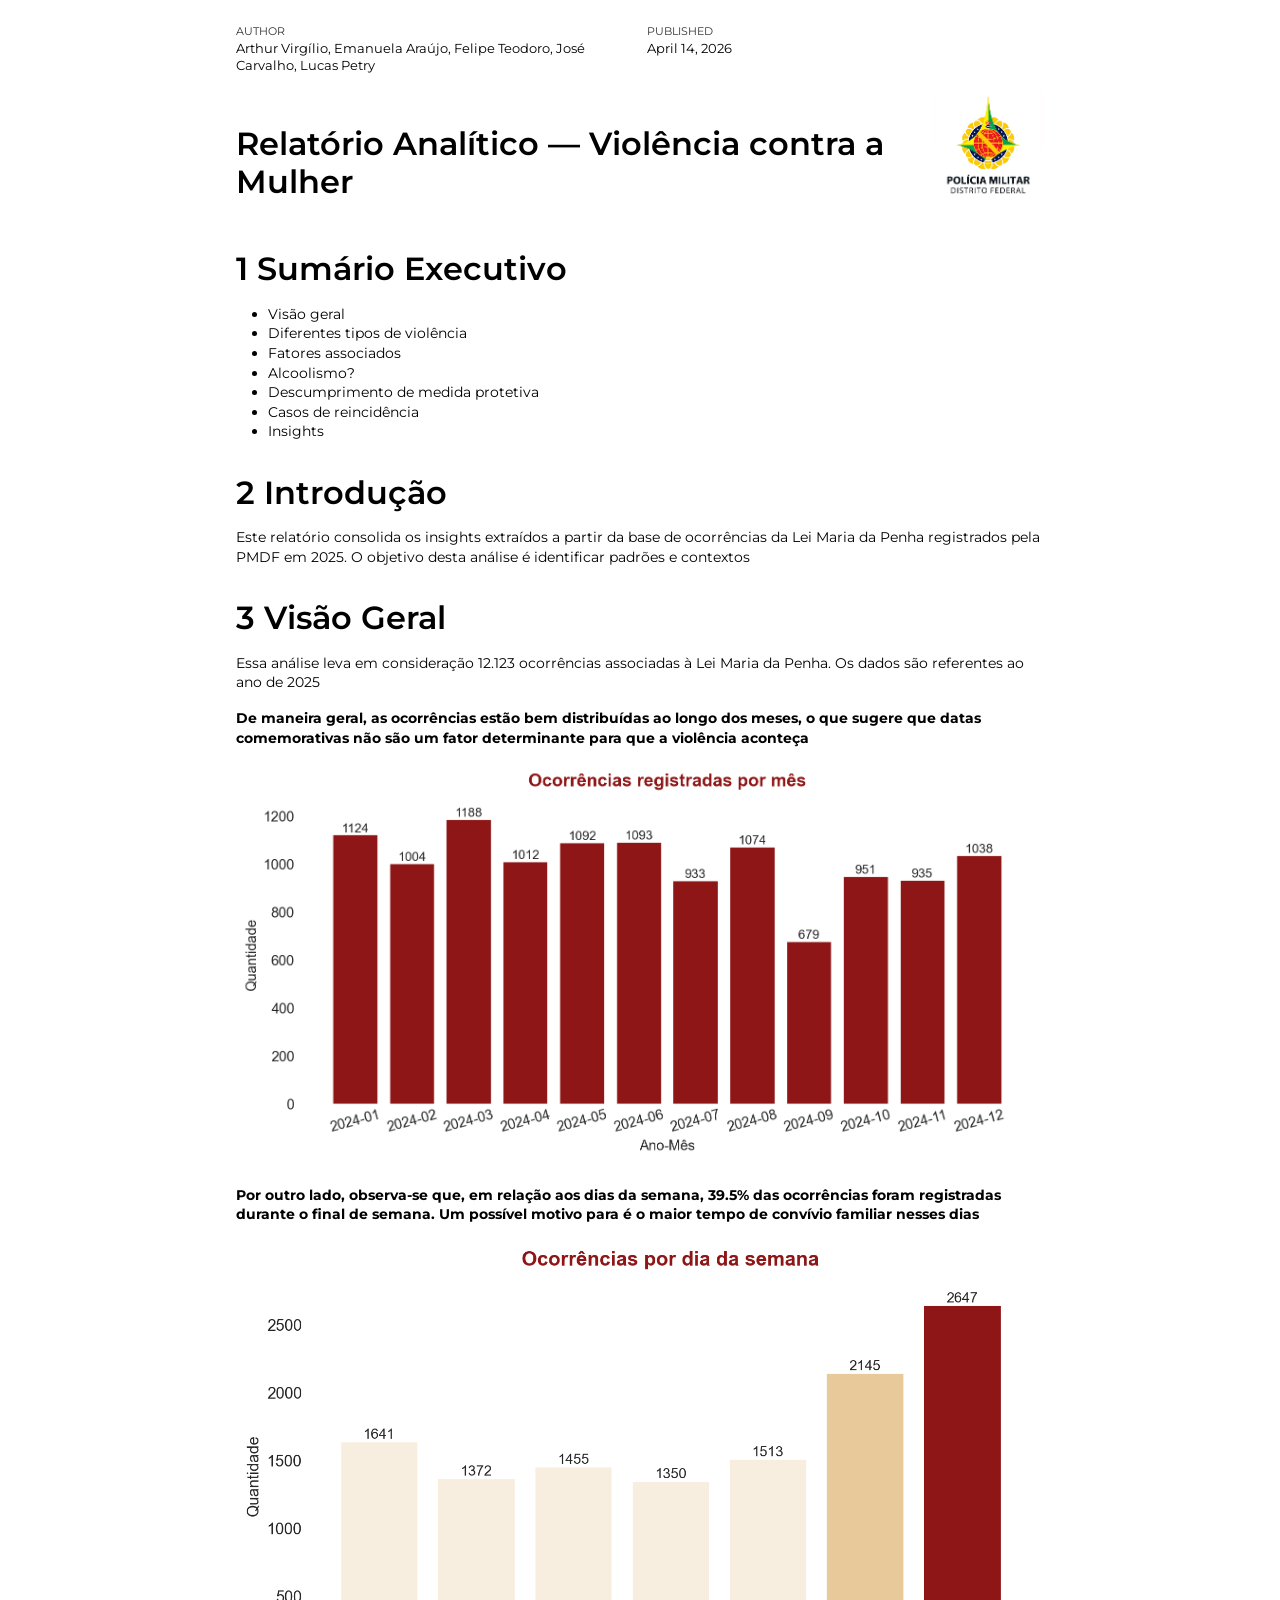
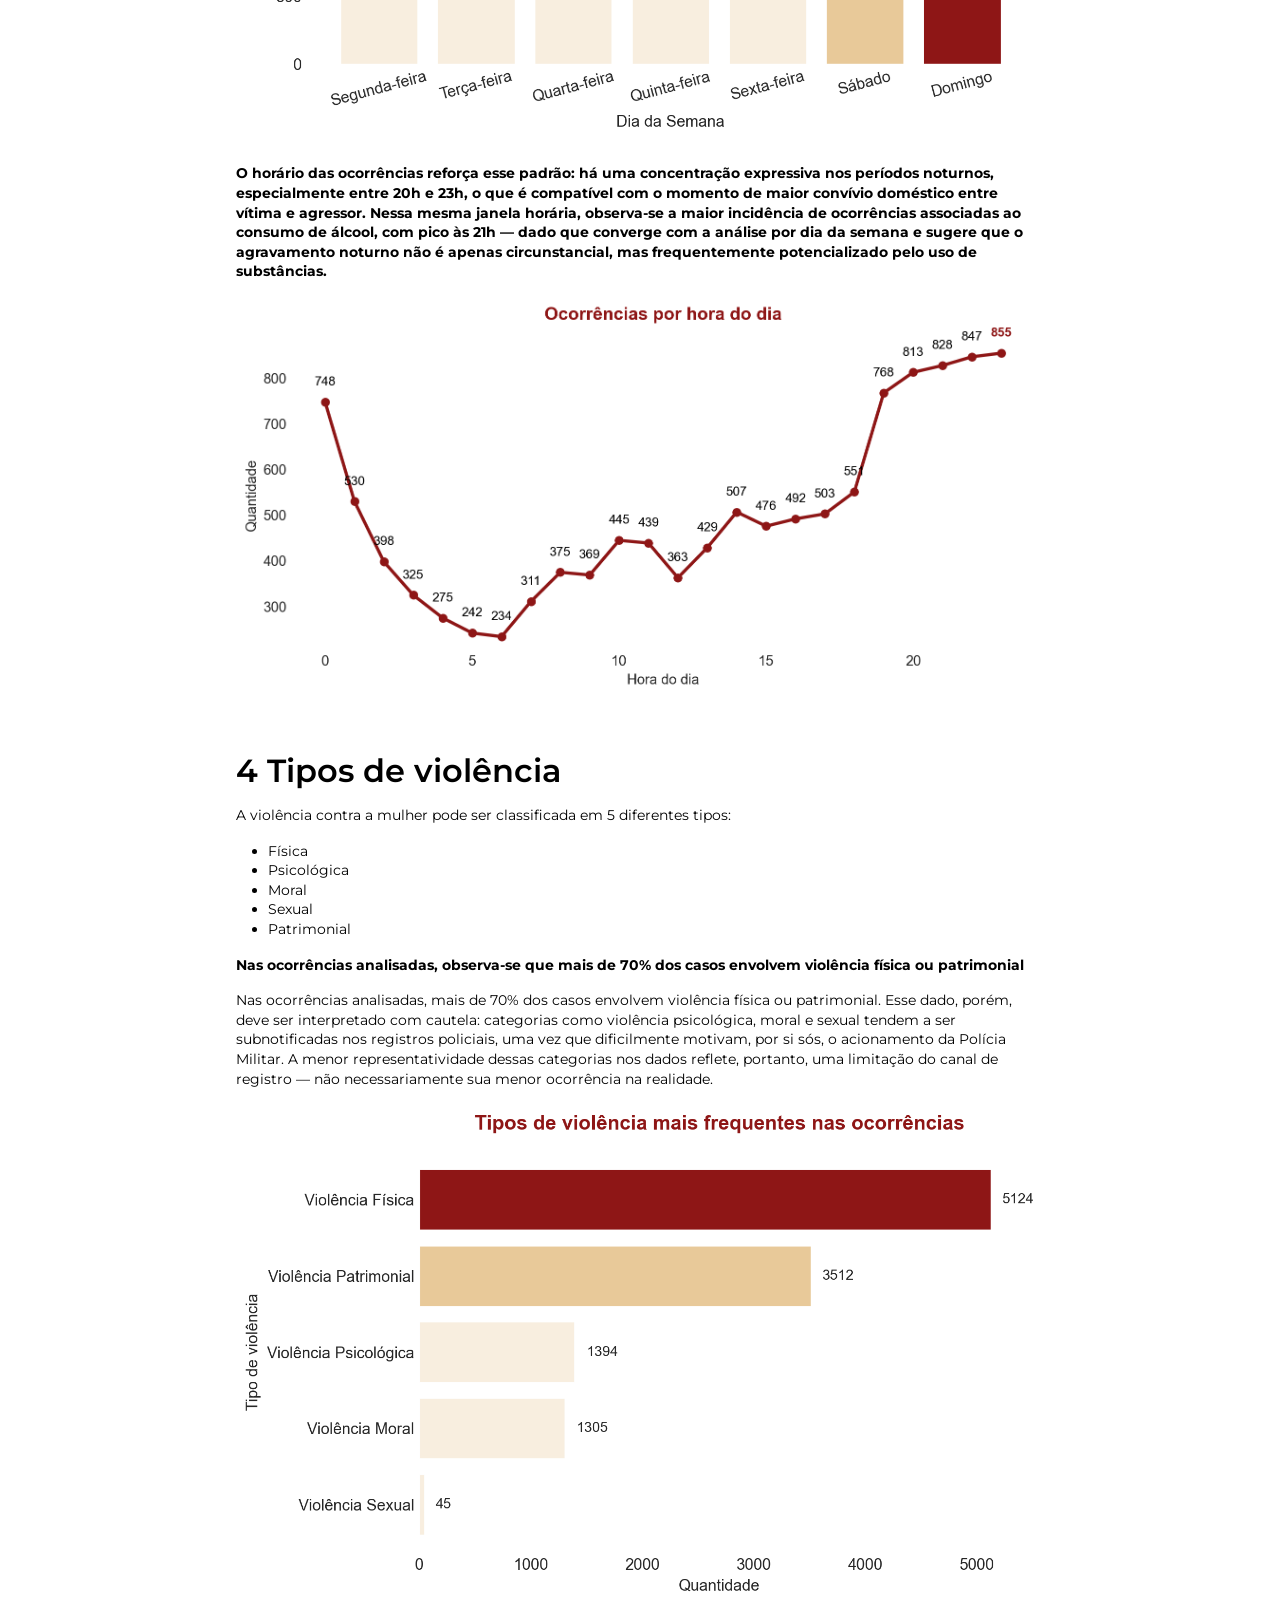
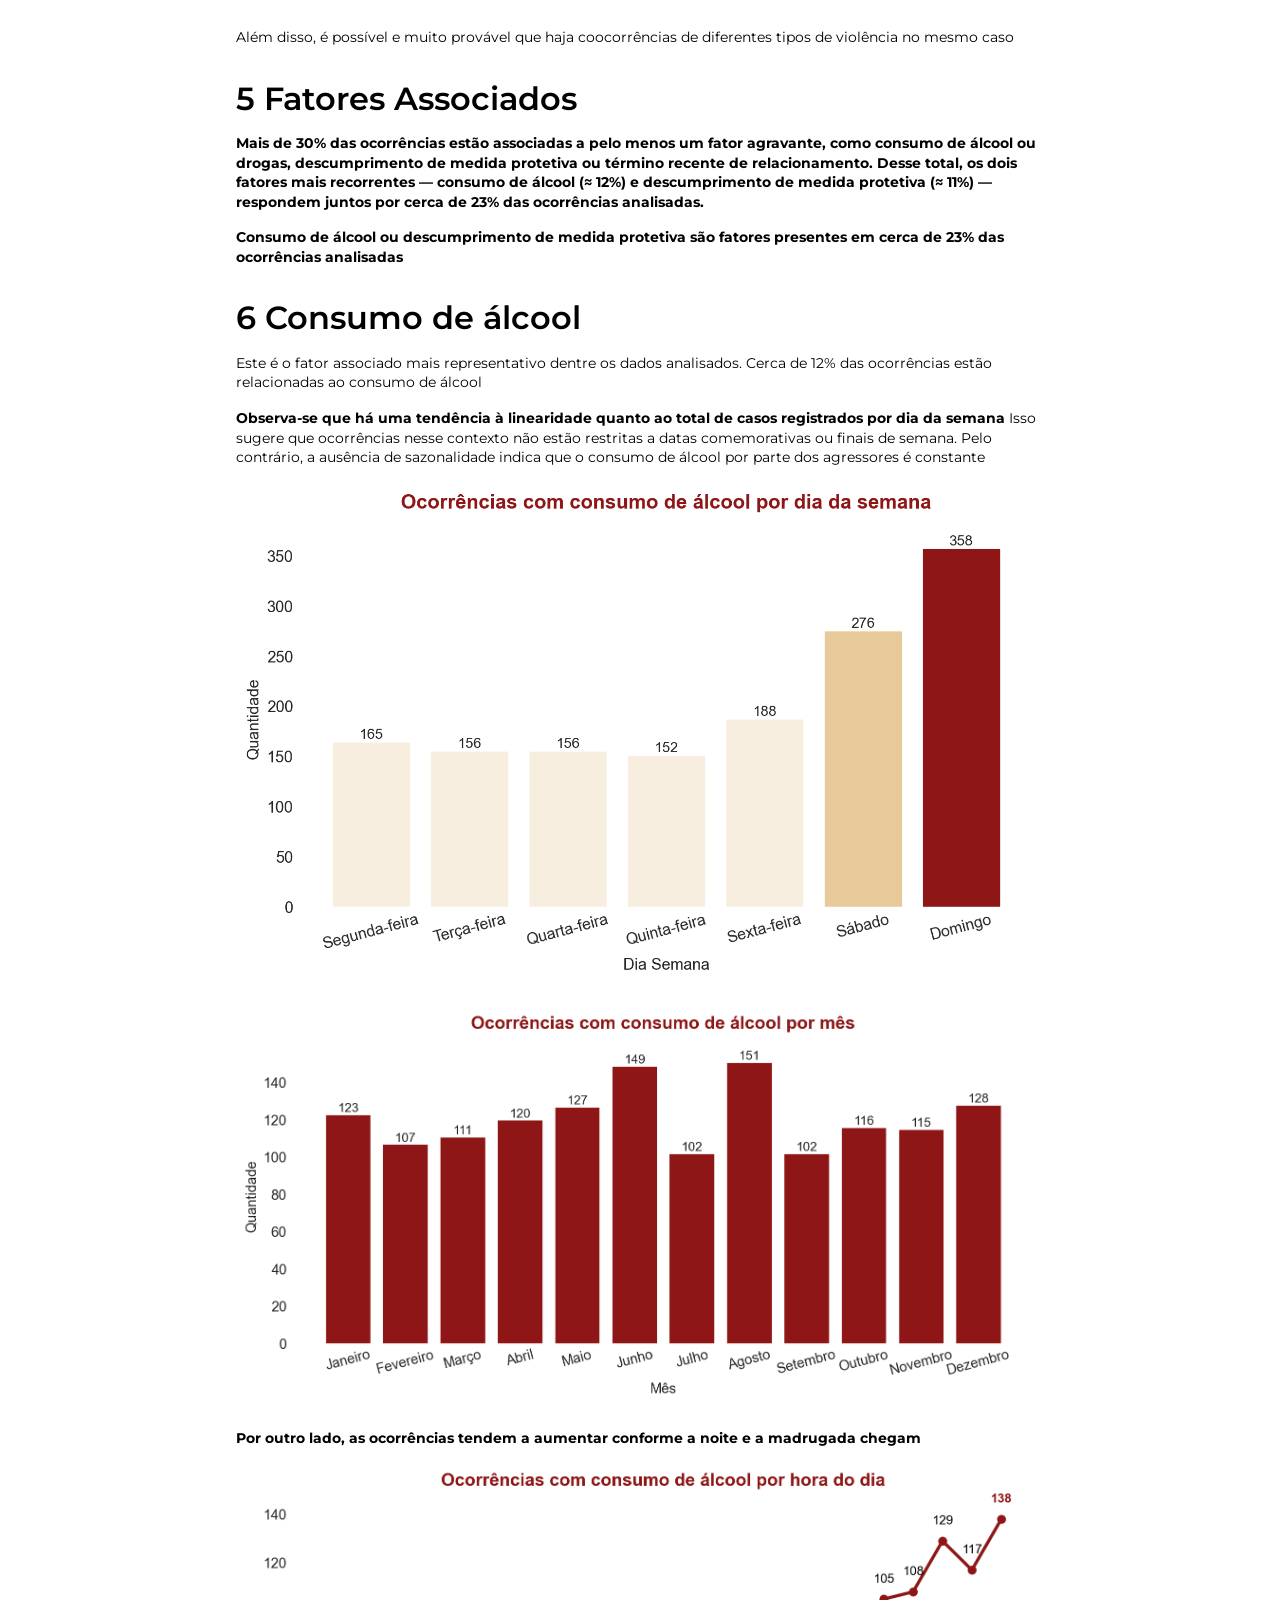
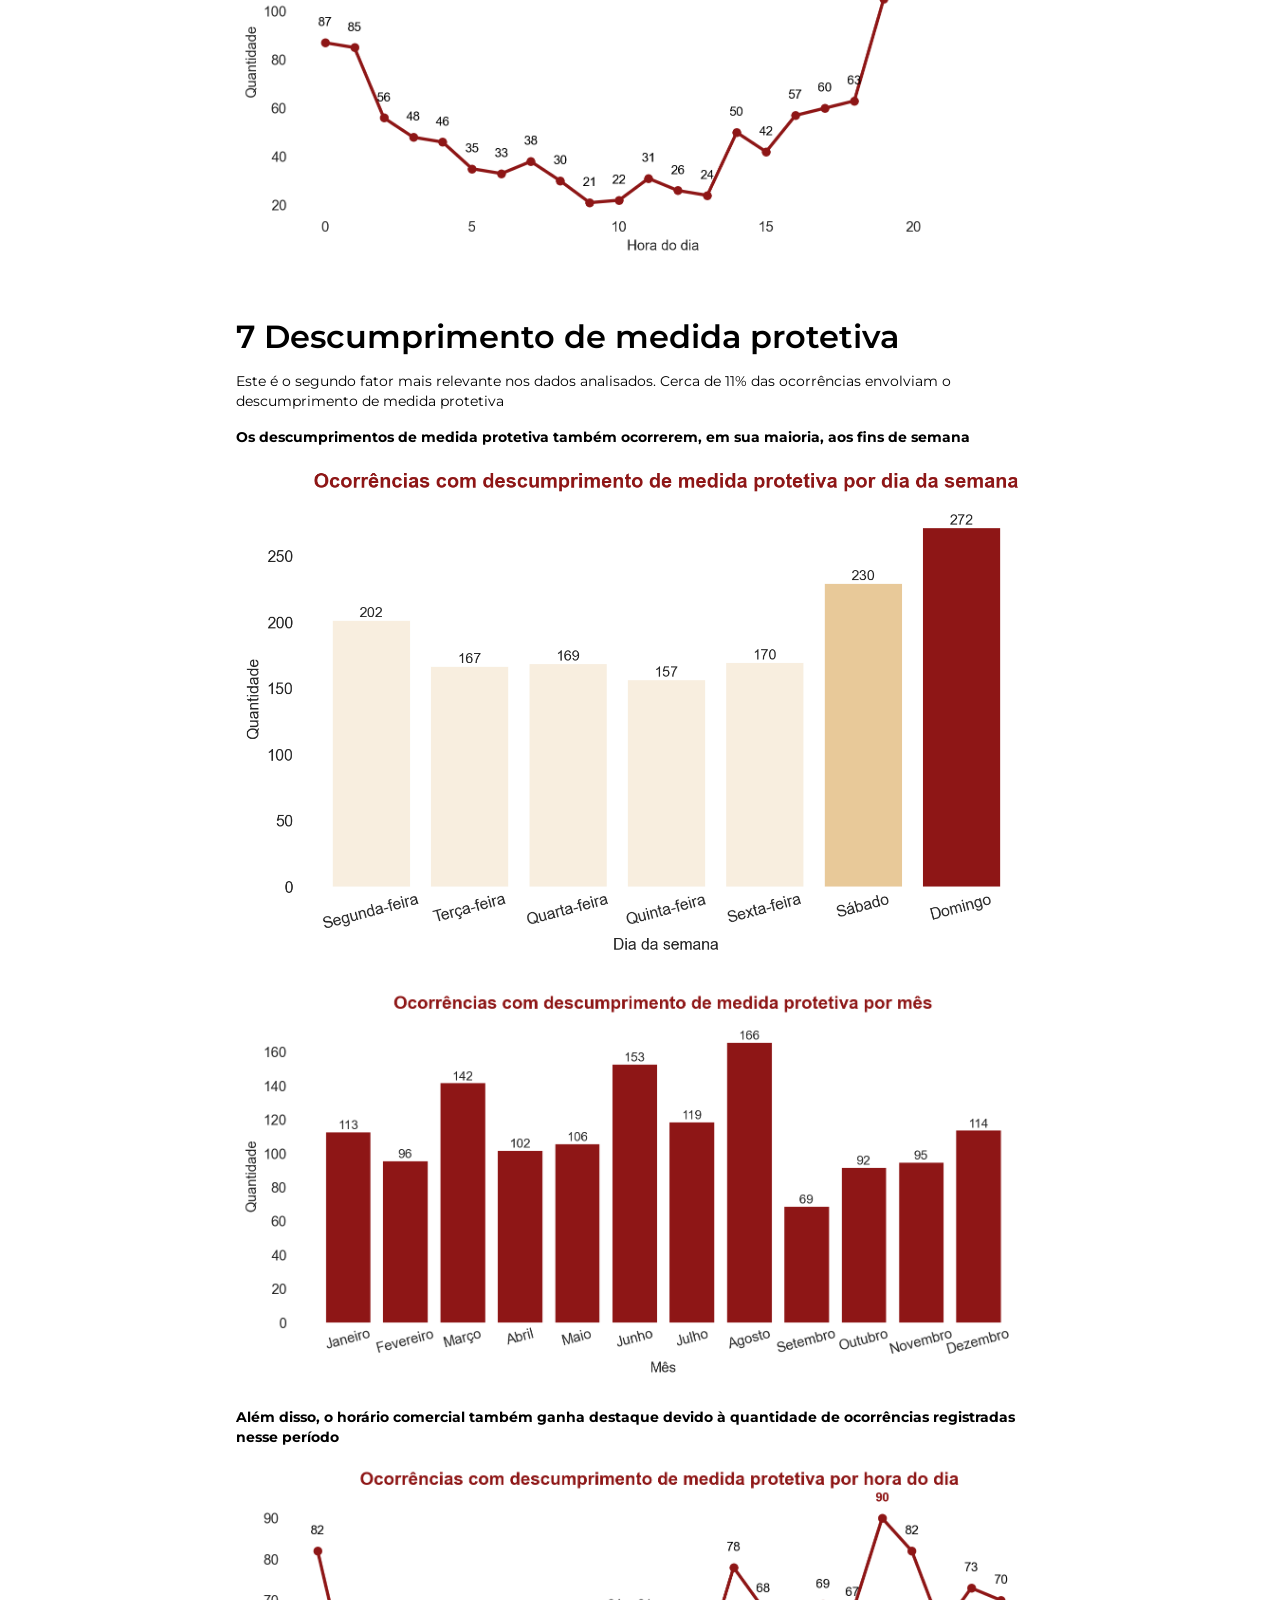
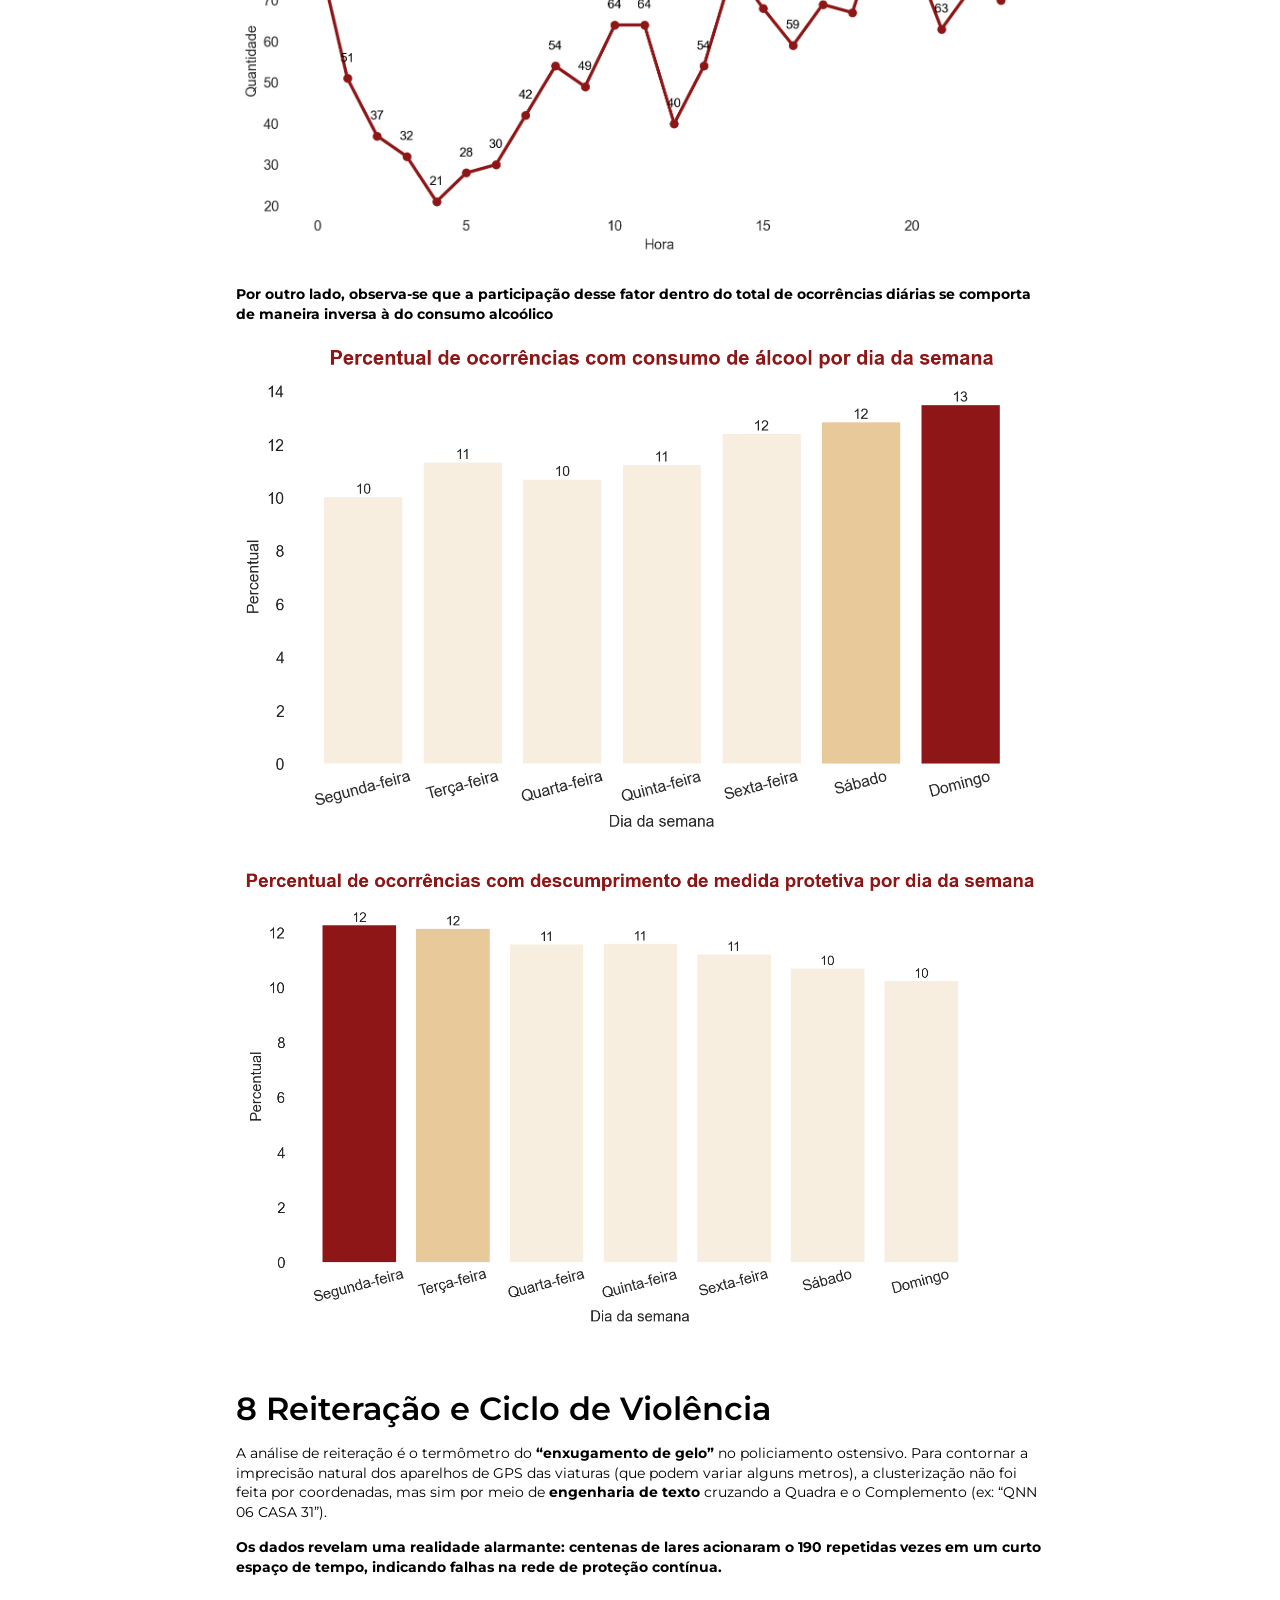
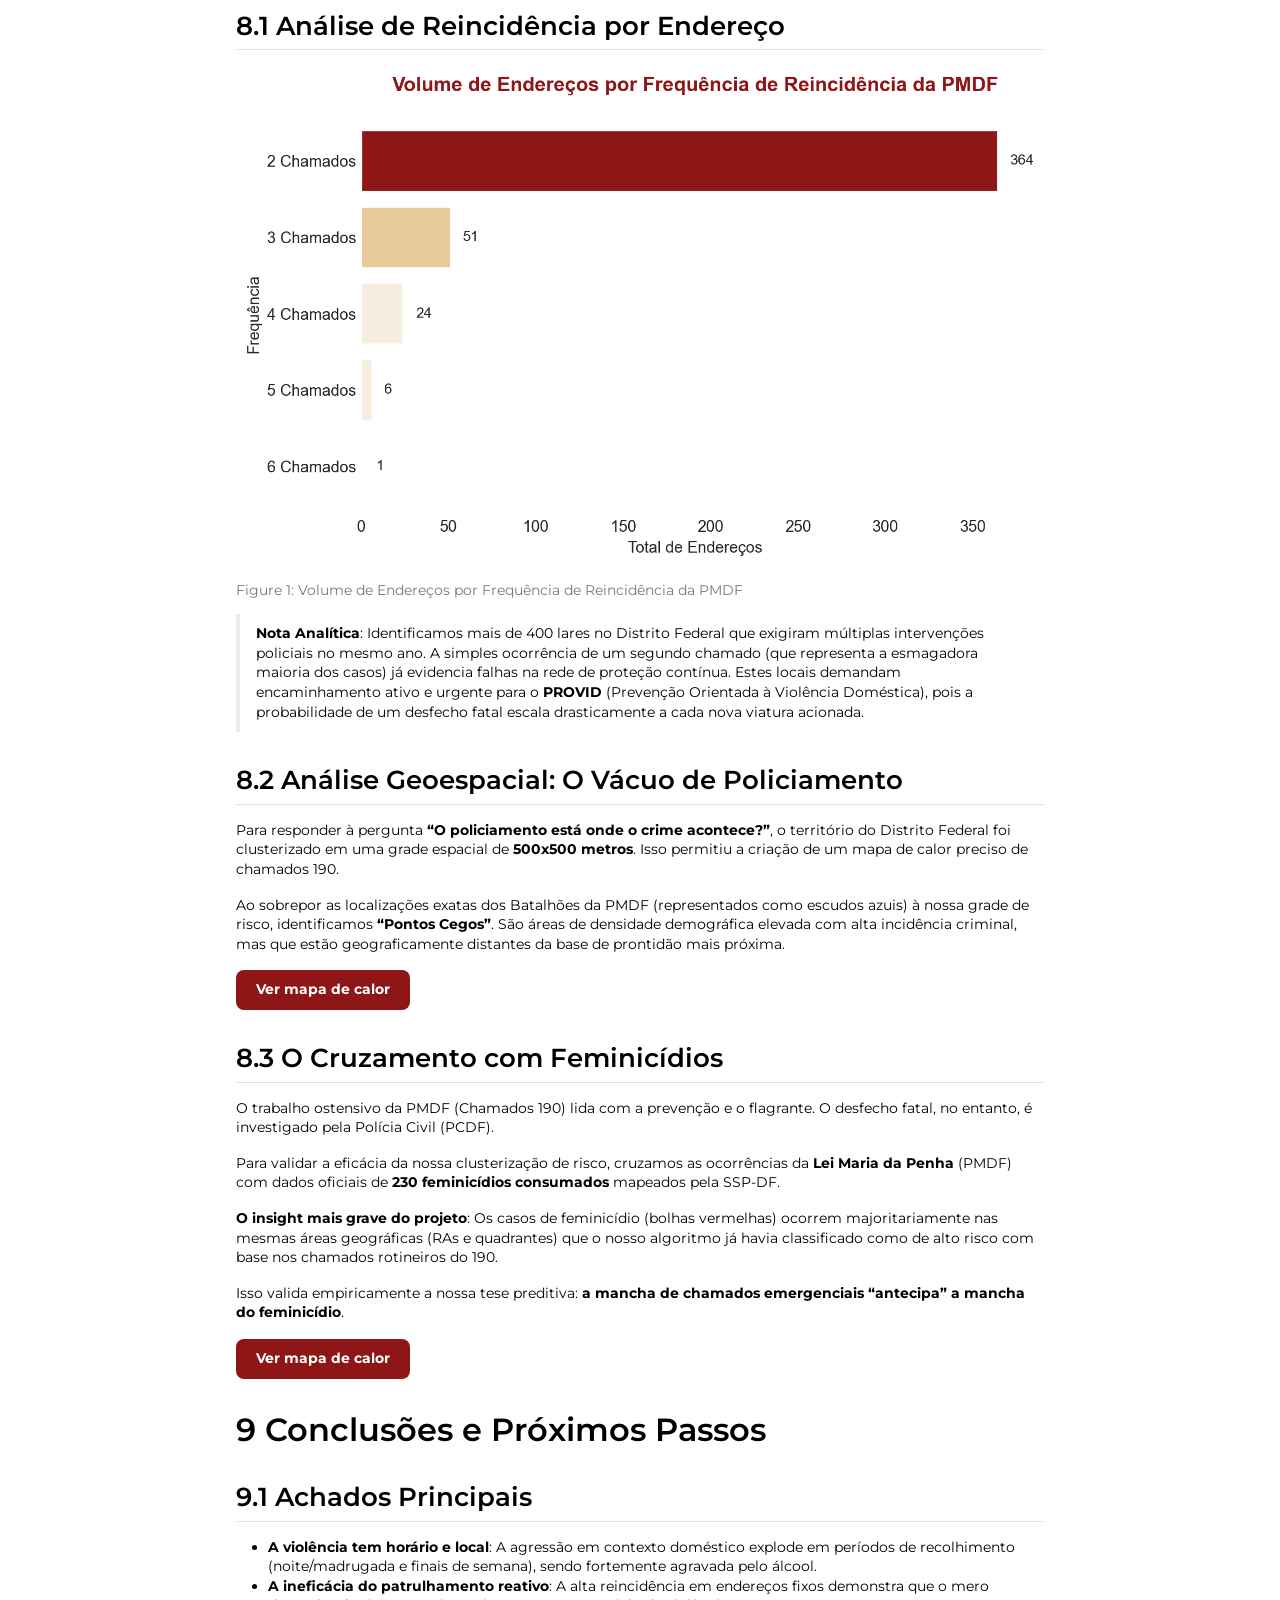
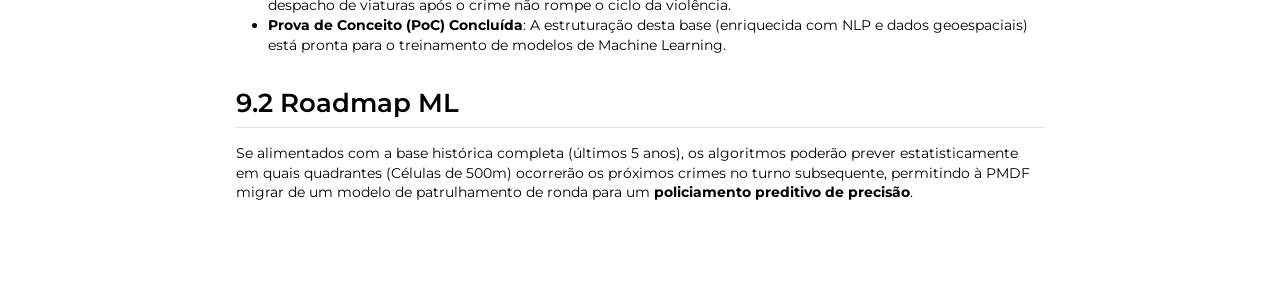
==== commit 853173e4: "updating relatorio gh-pages" ====
--- a/index.html
+++ b/index.html
@@ -7,7 +7,7 @@
 <meta name="viewport" content="width=device-width, initial-scale=1.0, user-scalable=yes">
 
 <meta name="author" content="Arthur Virgílio, Emanuela Araújo, Felipe Teodoro, José Carvalho, Lucas Petry">
-<meta name="dcterms.date" content="2026-04-12">
+<meta name="dcterms.date" content="2026-04-14">
 
 <title>Relatório Analítico - Violência contra a Mulher</title>
 <style>
@@ -68,7 +68,7 @@
     <div>
     <div class="quarto-title-meta-heading">Published</div>
     <div class="quarto-title-meta-contents">
-      <p class="date">April 12, 2026</p>
+      <p class="date">April 14, 2026</p>
     </div>
   </div>
   
@@ -104,9 +104,9 @@
 </section>
 <section id="visão-geral" class="level1" data-number="3">
 <h1 data-number="3"><span class="header-section-number">3</span> Visão Geral</h1>
-<p>Essa análise leva em consideração 12.123 ocorrências associadas à Lei Maria da Penha. Os dados são referentes ao ano de 2024</p>
+<p>Essa análise leva em consideração 12.123 ocorrências associadas à Lei Maria da Penha. Os dados são referentes ao ano de 2025</p>
 <p><strong>De maneira geral, as ocorrências estão bem distribuídas ao longo dos meses, o que sugere que datas comemorativas não são um fator determinante para que a violência aconteça</strong></p>
-<div id="691a2c8c" class="cell" data-execution_count="2">
+<div id="942bd95e" class="cell" data-execution_count="2">
 <div class="cell-output cell-output-display">
 <div>
 <figure class="figure">
@@ -116,7 +116,7 @@
 </div>
 </div>
 <p><strong>Por outro lado, observa-se que, em relação aos dias da semana, 39.5% das ocorrências foram registradas durante o final de semana. Um possível motivo para é o maior tempo de convívio familiar nesses dias</strong></p>
-<div id="6684db94" class="cell" data-execution_count="3">
+<div id="f86d2610" class="cell" data-execution_count="3">
 <div class="cell-output cell-output-display">
 <div>
 <figure class="figure">
@@ -125,8 +125,8 @@
 </div>
 </div>
 </div>
-<p><strong>Nessa esteira, o horário das ocorrências também corresponde ao provável período de convívio entre a vítima e o agressor. As ocorrências durante a madrugada também estão associadas ao consumo de álcool</strong></p>
-<div id="f6cf4dbd" class="cell" data-execution_count="4">
+<p><strong>O horário das ocorrências reforça esse padrão: há uma concentração expressiva nos períodos noturnos, especialmente entre 20h e 23h, o que é compatível com o momento de maior convívio doméstico entre vítima e agressor. Nessa mesma janela horária, observa-se a maior incidência de ocorrências associadas ao consumo de álcool, com pico às 21h — dado que converge com a análise por dia da semana e sugere que o agravamento noturno não é apenas circunstancial, mas frequentemente potencializado pelo uso de substâncias.</strong></p>
+<div id="cc0c0686" class="cell" data-execution_count="4">
 <div class="cell-output cell-output-display">
 <div>
 <figure class="figure">
@@ -146,9 +146,9 @@
 <li>Sexual</li>
 <li>Patrimonial</li>
 </ul>
-<p><strong>Nas ocorrências analisadas, observa-se que mais de 70% dos casos envolvem violência física ou pastrimonial</strong></p>
-<p>Isso não significa que as outras categorias sejam menos frequentes, mas que podem ser subnotificadas (Provavelmente uma mulher não vai chamar a Polícia Militar devido a uma violência exclusivamente psicológica)</p>
-<div id="5dd94260" class="cell" data-execution_count="5">
+<p><strong>Nas ocorrências analisadas, observa-se que mais de 70% dos casos envolvem violência física ou patrimonial</strong></p>
+<p>Nas ocorrências analisadas, mais de 70% dos casos envolvem violência física ou patrimonial. Esse dado, porém, deve ser interpretado com cautela: categorias como violência psicológica, moral e sexual tendem a ser subnotificadas nos registros policiais, uma vez que dificilmente motivam, por si sós, o acionamento da Polícia Militar. A menor representatividade dessas categorias nos dados reflete, portanto, uma limitação do canal de registro — não necessariamente sua menor ocorrência na realidade.</p>
+<div id="2cd0da89" class="cell" data-execution_count="5">
 <div class="cell-output cell-output-display">
 <div>
 <figure class="figure">
@@ -161,14 +161,14 @@
 </section>
 <section id="fatores-associados" class="level1" data-number="5">
 <h1 data-number="5"><span class="header-section-number">5</span> Fatores Associados</h1>
-<p><strong>Mais de 30% das ocorrências estão associadas a algum fator externo como consumo de álcool ou drogas, descumprimento de medida protetiva ou término recente de relacionamento.</strong></p>
+<p><strong>Mais de 30% das ocorrências estão associadas a pelo menos um fator agravante, como consumo de álcool ou drogas, descumprimento de medida protetiva ou término recente de relacionamento. Desse total, os dois fatores mais recorrentes — consumo de álcool (≈ 12%) e descumprimento de medida protetiva (≈ 11%) — respondem juntos por cerca de 23% das ocorrências analisadas.</strong></p>
 <p><strong>Consumo de álcool ou descumprimento de medida protetiva são fatores presentes em cerca de 23% das ocorrências analisadas</strong></p>
 </section>
 <section id="consumo-de-álcool" class="level1" data-number="6">
 <h1 data-number="6"><span class="header-section-number">6</span> Consumo de álcool</h1>
 <p>Este é o fator associado mais representativo dentre os dados analisados. Cerca de 12% das ocorrências estão relacionadas ao consumo de álcool</p>
 <p><strong>Observa-se que há uma tendência à linearidade quanto ao total de casos registrados por dia da semana</strong> Isso sugere que ocorrências nesse contexto não estão restritas a datas comemorativas ou finais de semana. Pelo contrário, a ausência de sazonalidade indica que o consumo de álcool por parte dos agressores é constante</p>
-<div id="d868002e" class="cell" data-execution_count="7">
+<div id="be17c170" class="cell" data-execution_count="7">
 <div class="cell-output cell-output-display">
 <div>
 <figure class="figure">
@@ -185,7 +185,7 @@
 </div>
 </div>
 <p><strong>Por outro lado, as ocorrências tendem a aumentar conforme a noite e a madrugada chegam</strong></p>
-<div id="424726be" class="cell" data-execution_count="8">
+<div id="fb9e2230" class="cell" data-execution_count="8">
 <div class="cell-output cell-output-display">
 <div>
 <figure class="figure">
@@ -199,7 +199,7 @@
 <h1 data-number="7"><span class="header-section-number">7</span> Descumprimento de medida protetiva</h1>
 <p>Este é o segundo fator mais relevante nos dados analisados. Cerca de 11% das ocorrências envolviam o descumprimento de medida protetiva</p>
 <p><strong>Os descumprimentos de medida protetiva também ocorrerem, em sua maioria, aos fins de semana</strong></p>
-<div id="ab207324" class="cell" data-execution_count="9">
+<div id="052b09ce" class="cell" data-execution_count="9">
 <div class="cell-output cell-output-display">
 <div>
 <figure class="figure">
@@ -216,7 +216,7 @@
 </div>
 </div>
 <p><strong>Além disso, o horário comercial também ganha destaque devido à quantidade de ocorrências registradas nesse período</strong></p>
-<div id="ed315344" class="cell" data-execution_count="10">
+<div id="7ae4c6b7" class="cell" data-execution_count="10">
 <div class="cell-output cell-output-display">
 <div>
 <figure class="figure">
@@ -226,7 +226,7 @@
 </div>
 </div>
 <p><strong>Por outro lado, observa-se que a participação desse fator dentro do total de ocorrências diárias se comporta de maneira inversa à do consumo alcoólico</strong></p>
-<div id="4eb53378" class="cell" data-execution_count="11">
+<div id="88bb8cf2" class="cell" data-execution_count="11">
 <div class="cell-output cell-output-display">
 <div>
 <figure class="figure">
@@ -243,9 +243,9 @@
 </div>
 </div>
 </section>
-<section id="reincidência-e-ciclo-de-violência" class="level1" data-number="8">
-<h1 data-number="8"><span class="header-section-number">8</span> Reincidência e Ciclo de Violência</h1>
-<p>A análise de reincidência é o termômetro do <strong>“enxugamento de gelo”</strong> no policiamento ostensivo. Para contornar a imprecisão natural dos aparelhos de GPS das viaturas (que podem variar alguns metros), a clusterização não foi feita por coordenadas, mas sim por meio de <strong>engenharia de texto</strong> cruzando a Quadra e o Complemento (ex: “QNN 06 CASA 31”).</p>
+<section id="reiteração-e-ciclo-de-violência" class="level1" data-number="8">
+<h1 data-number="8"><span class="header-section-number">8</span> Reiteração e Ciclo de Violência</h1>
+<p>A análise de reiteração é o termômetro do <strong>“enxugamento de gelo”</strong> no policiamento ostensivo. Para contornar a imprecisão natural dos aparelhos de GPS das viaturas (que podem variar alguns metros), a clusterização não foi feita por coordenadas, mas sim por meio de <strong>engenharia de texto</strong> cruzando a Quadra e o Complemento (ex: “QNN 06 CASA 31”).</p>
 <p><strong>Os dados revelam uma realidade alarmante: centenas de lares acionaram o 190 repetidas vezes em um curto espaço de tempo, indicando falhas na rede de proteção contínua.</strong></p>
 <section id="análise-de-reincidência-por-endereço" class="level2" data-number="8.1">
 <h2 data-number="8.1" class="anchored" data-anchor-id="análise-de-reincidência-por-endereço"><span class="header-section-number">8.1</span> Análise de Reincidência por Endereço</h2>
--- a/Relatorio Analitico_files/libs/quarto-html/quarto-syntax-highlighting-7b89279ff1a6dce999919e0e67d4d9ec.css
+++ b/Relatorio Analitico_files/libs/quarto-html/quarto-syntax-highlighting-7b89279ff1a6dce999919e0e67d4d9ec.css
@@ -0,0 +1,236 @@
+/* quarto syntax highlight colors */
+:root {
+  --quarto-hl-ot-color: #003B4F;
+  --quarto-hl-at-color: #657422;
+  --quarto-hl-ss-color: #20794D;
+  --quarto-hl-an-color: #5E5E5E;
+  --quarto-hl-fu-color: #4758AB;
+  --quarto-hl-st-color: #20794D;
+  --quarto-hl-cf-color: #003B4F;
+  --quarto-hl-op-color: #5E5E5E;
+  --quarto-hl-er-color: #AD0000;
+  --quarto-hl-bn-color: #AD0000;
+  --quarto-hl-al-color: #AD0000;
+  --quarto-hl-va-color: #111111;
+  --quarto-hl-bu-color: inherit;
+  --quarto-hl-ex-color: inherit;
+  --quarto-hl-pp-color: #AD0000;
+  --quarto-hl-in-color: #5E5E5E;
+  --quarto-hl-vs-color: #20794D;
+  --quarto-hl-wa-color: #5E5E5E;
+  --quarto-hl-do-color: #5E5E5E;
+  --quarto-hl-im-color: #00769E;
+  --quarto-hl-ch-color: #20794D;
+  --quarto-hl-dt-color: #AD0000;
+  --quarto-hl-fl-color: #AD0000;
+  --quarto-hl-co-color: #5E5E5E;
+  --quarto-hl-cv-color: #5E5E5E;
+  --quarto-hl-cn-color: #8f5902;
+  --quarto-hl-sc-color: #5E5E5E;
+  --quarto-hl-dv-color: #AD0000;
+  --quarto-hl-kw-color: #003B4F;
+}
+
+/* other quarto variables */
+:root {
+  --quarto-font-monospace: SFMono-Regular, Menlo, Monaco, Consolas, "Liberation Mono", "Courier New", monospace;
+}
+
+/* syntax highlight based on Pandoc's rules */
+pre > code.sourceCode > span {
+  color: #003B4F;
+}
+
+code.sourceCode > span {
+  color: #003B4F;
+}
+
+div.sourceCode,
+div.sourceCode pre.sourceCode {
+  color: #003B4F;
+}
+
+/* Normal */
+code span {
+  color: #003B4F;
+}
+
+/* Alert */
+code span.al {
+  color: #AD0000;
+  font-style: inherit;
+}
+
+/* Annotation */
+code span.an {
+  color: #5E5E5E;
+  font-style: inherit;
+}
+
+/* Attribute */
+code span.at {
+  color: #657422;
+  font-style: inherit;
+}
+
+/* BaseN */
+code span.bn {
+  color: #AD0000;
+  font-style: inherit;
+}
+
+/* BuiltIn */
+code span.bu {
+  font-style: inherit;
+}
+
+/* ControlFlow */
+code span.cf {
+  color: #003B4F;
+  font-weight: bold;
+  font-style: inherit;
+}
+
+/* Char */
+code span.ch {
+  color: #20794D;
+  font-style: inherit;
+}
+
+/* Constant */
+code span.cn {
+  color: #8f5902;
+  font-style: inherit;
+}
+
+/* Comment */
+code span.co {
+  color: #5E5E5E;
+  font-style: inherit;
+}
+
+/* CommentVar */
+code span.cv {
+  color: #5E5E5E;
+  font-style: italic;
+}
+
+/* Documentation */
+code span.do {
+  color: #5E5E5E;
+  font-style: italic;
+}
+
+/* DataType */
+code span.dt {
+  color: #AD0000;
+  font-style: inherit;
+}
+
+/* DecVal */
+code span.dv {
+  color: #AD0000;
+  font-style: inherit;
+}
+
+/* Error */
+code span.er {
+  color: #AD0000;
+  font-style: inherit;
+}
+
+/* Extension */
+code span.ex {
+  font-style: inherit;
+}
+
+/* Float */
+code span.fl {
+  color: #AD0000;
+  font-style: inherit;
+}
+
+/* Function */
+code span.fu {
+  color: #4758AB;
+  font-style: inherit;
+}
+
+/* Import */
+code span.im {
+  color: #00769E;
+  font-style: inherit;
+}
+
+/* Information */
+code span.in {
+  color: #5E5E5E;
+  font-style: inherit;
+}
+
+/* Keyword */
+code span.kw {
+  color: #003B4F;
+  font-weight: bold;
+  font-style: inherit;
+}
+
+/* Operator */
+code span.op {
+  color: #5E5E5E;
+  font-style: inherit;
+}
+
+/* Other */
+code span.ot {
+  color: #003B4F;
+  font-style: inherit;
+}
+
+/* Preprocessor */
+code span.pp {
+  color: #AD0000;
+  font-style: inherit;
+}
+
+/* SpecialChar */
+code span.sc {
+  color: #5E5E5E;
+  font-style: inherit;
+}
+
+/* SpecialString */
+code span.ss {
+  color: #20794D;
+  font-style: inherit;
+}
+
+/* String */
+code span.st {
+  color: #20794D;
+  font-style: inherit;
+}
+
+/* Variable */
+code span.va {
+  color: #111111;
+  font-style: inherit;
+}
+
+/* VerbatimString */
+code span.vs {
+  color: #20794D;
+  font-style: inherit;
+}
+
+/* Warning */
+code span.wa {
+  color: #5E5E5E;
+  font-style: italic;
+}
+
+.prevent-inlining {
+  content: "</";
+}
+
+/*# sourceMappingURL=3944bc705cfaf4c80e56f77c5205168a.css.map */
